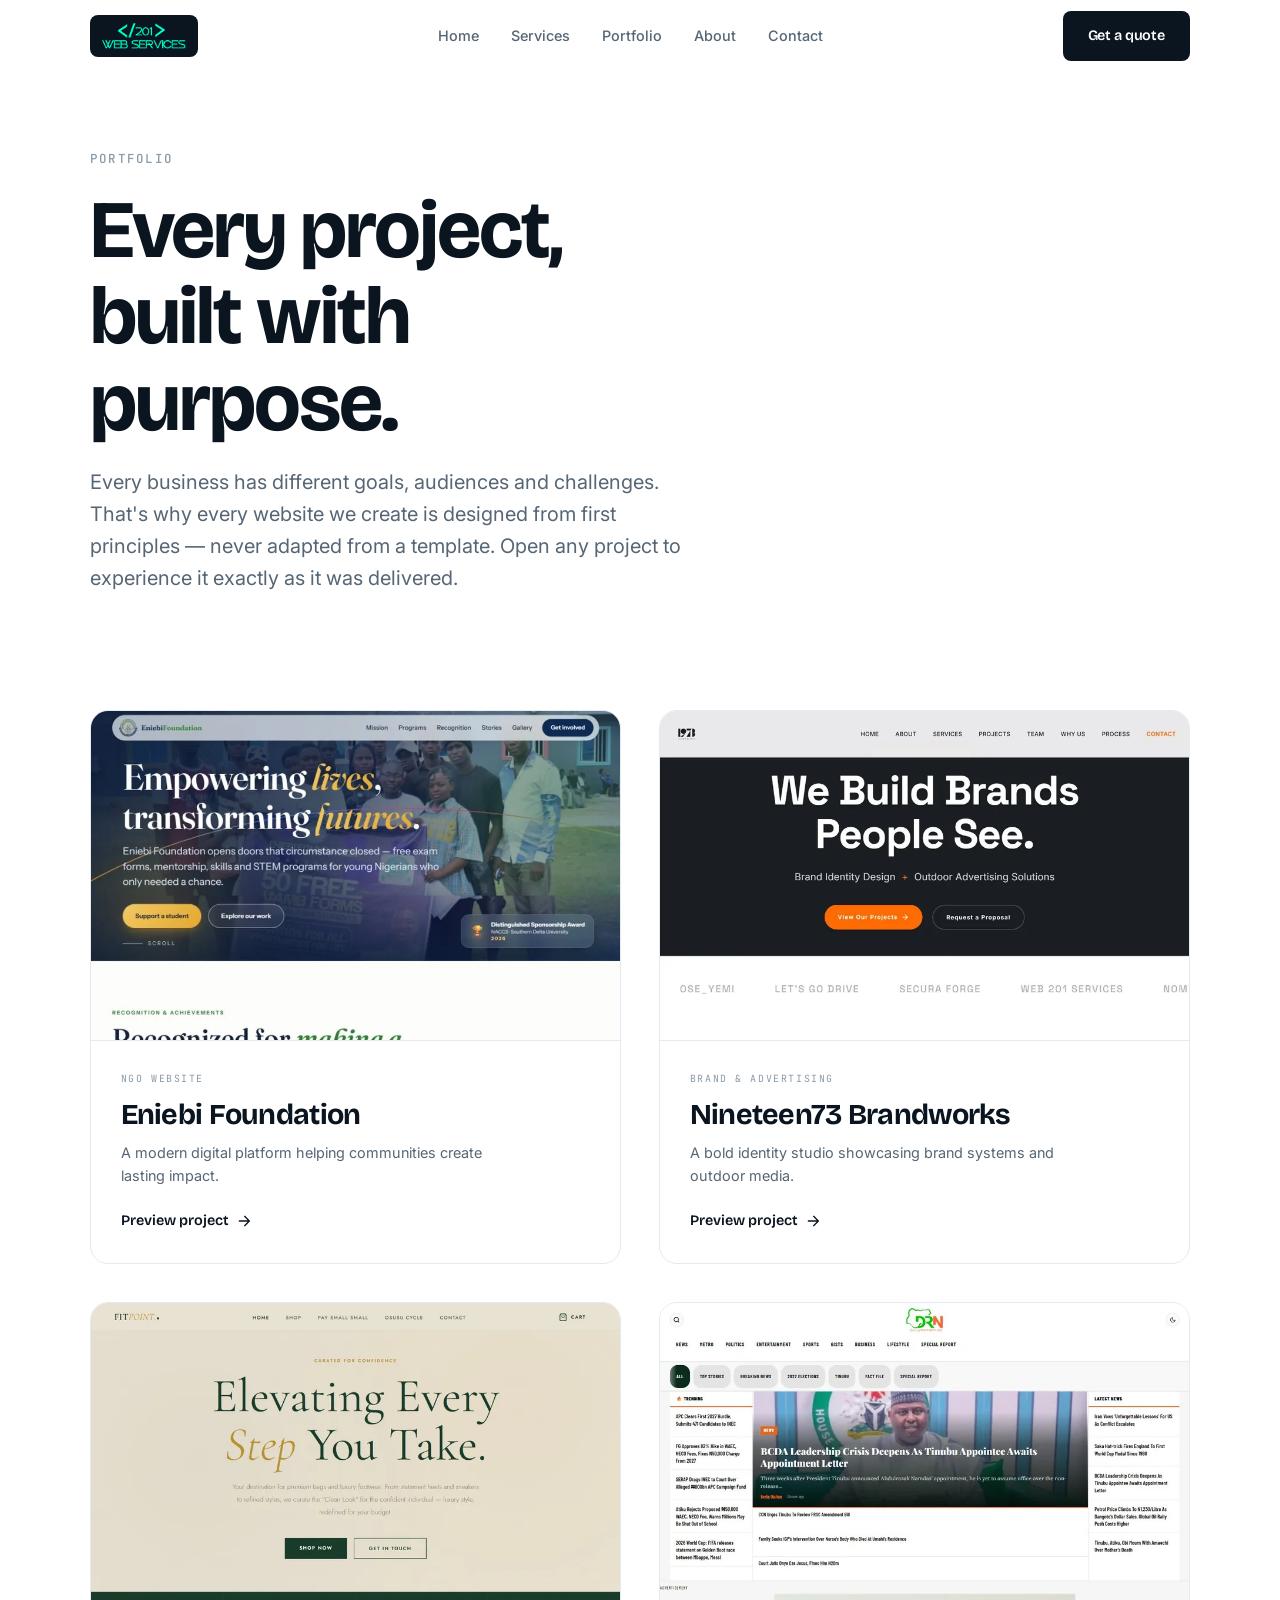
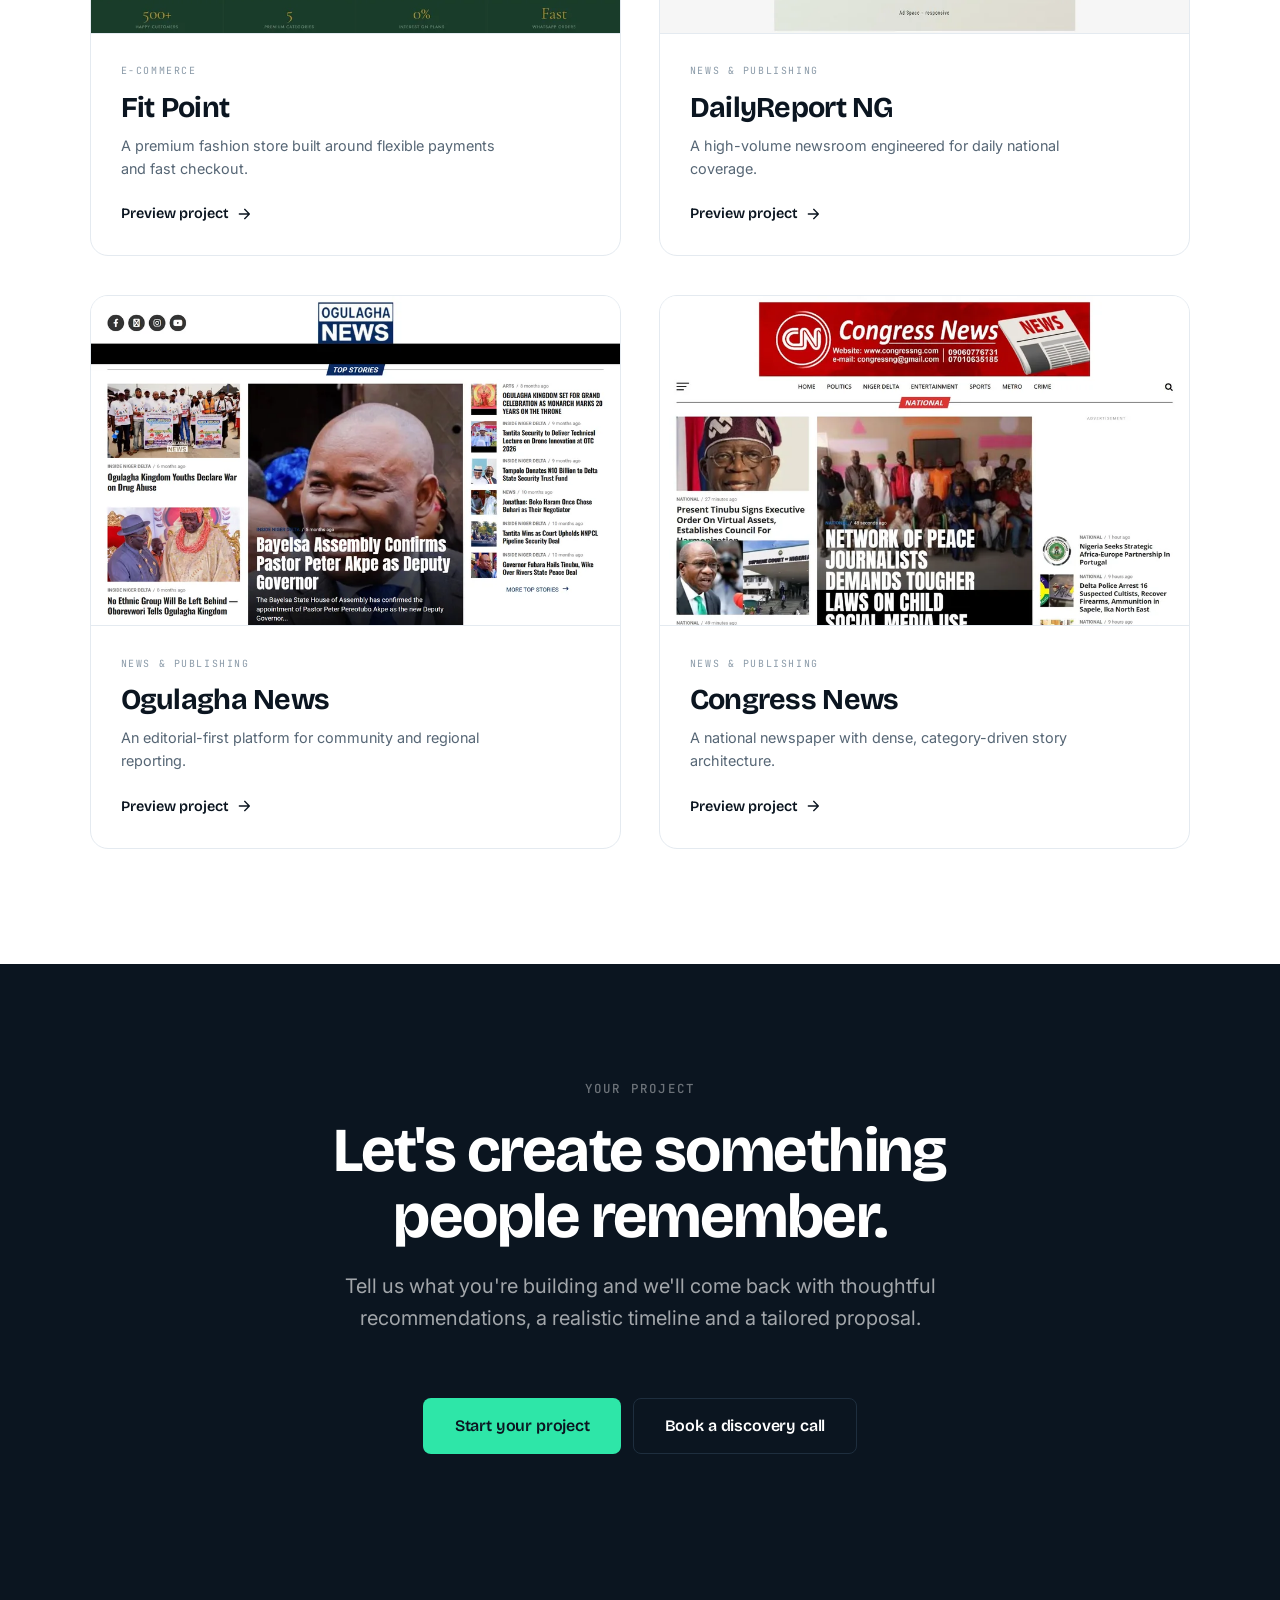
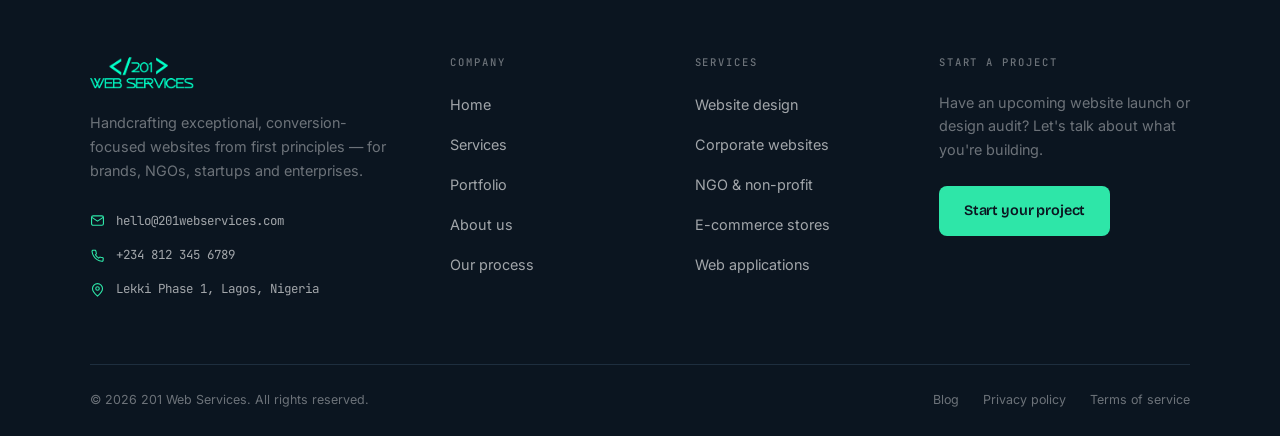
==== projects.html @ b35ad569 "Add files via upload" ====
<!DOCTYPE html>
<html lang="en">
<head>
<meta charset="utf-8">
<meta name="viewport" content="width=device-width, initial-scale=1">
<title>Projects — 201 Web Services</title>
<meta name="description" content="Selected work from 201 Web Services. Every website is designed from first principles around the client's goals, audience and business — never adapted from a template.">
<meta name="theme-color" content="#0B1520">

<meta property="og:type" content="website">
<meta property="og:title" content="Projects — 201 Web Services">
<meta property="og:description" content="Selected work from 201 Web Services. Every website is designed from first principles around the client's goals, audience and business — never adapted from a template.">
<meta property="og:image" content="https://201webservices.com/assets/og-image.png">
<meta name="twitter:card" content="summary_large_image">
<link rel="canonical" href="https://201webservices.com/projects">

<link rel="icon" href="assets/favicon.svg" type="image/svg+xml">

<link rel="preconnect" href="https://fonts.googleapis.com">
<link rel="preconnect" href="https://fonts.gstatic.com" crossorigin>
<link href="https://fonts.googleapis.com/css2?family=Bricolage+Grotesque:opsz,wght@12..96,600;12..96,700;12..96,800&family=Inter:wght@400;500;600&family=JetBrains+Mono:wght@400;500;700&display=swap" rel="stylesheet">

<link rel="stylesheet" href="css/styles.css">

<!-- Flags JS support before paint so reveal animations never hide content
     from users whose script fails to load. -->
<script>document.documentElement.classList.add('js');</script>
</head>
<body id="top">

<a class="skip-link" href="#main">Skip to content</a>

<svg class="sprite" width="0" height="0" aria-hidden="true">
  <defs>
    <g id="i-check"><path d="M20 6 9 17l-5-5" fill="none" stroke="currentColor" stroke-width="2.4" stroke-linecap="round" stroke-linejoin="round"/></g>
    <g id="i-check-circle"><circle cx="12" cy="12" r="9.5" fill="none" stroke="currentColor" stroke-width="1.8"/><path d="M8 12.3l2.6 2.6L16 9.5" fill="none" stroke="currentColor" stroke-width="2" stroke-linecap="round" stroke-linejoin="round"/></g>
    <g id="i-arrow-right"><path d="M5 12h14m-6-7 7 7-7 7" fill="none" stroke="currentColor" stroke-width="2" stroke-linecap="round" stroke-linejoin="round"/></g>
    <g id="i-chevron-down"><path d="m6 9 6 6 6-6" fill="none" stroke="currentColor" stroke-width="2.2" stroke-linecap="round" stroke-linejoin="round"/></g>
    <g id="i-star"><path d="m12 2.6 2.9 5.9 6.5.95-4.7 4.6 1.1 6.45L12 17.45 6.2 20.5l1.1-6.45-4.7-4.6 6.5-.95z" fill="currentColor"/></g>
    <g id="i-close"><path d="M18 6 6 18M6 6l12 12" fill="none" stroke="currentColor" stroke-width="2" stroke-linecap="round"/></g>
    <g id="i-menu"><path d="M3 6h18M3 12h18M3 18h18" fill="none" stroke="currentColor" stroke-width="2" stroke-linecap="round"/></g>
    <g id="i-mail"><rect x="2.5" y="4.5" width="19" height="15" rx="2.5" fill="none" stroke="currentColor" stroke-width="1.8"/><path d="m3 7 9 6 9-6" fill="none" stroke="currentColor" stroke-width="1.8" stroke-linecap="round"/></g>
    <g id="i-phone"><path d="M21 16.9v2.6a1.8 1.8 0 0 1-2 1.8 17.6 17.6 0 0 1-7.7-2.7 17.4 17.4 0 0 1-5.3-5.3A17.6 17.6 0 0 1 3.3 5.5a1.8 1.8 0 0 1 1.8-2h2.6a1.8 1.8 0 0 1 1.8 1.6c.1 1 .3 1.9.6 2.8a1.8 1.8 0 0 1-.4 1.9l-1.1 1.1a14.4 14.4 0 0 0 5.3 5.3l1.1-1.1a1.8 1.8 0 0 1 1.9-.4c.9.3 1.8.5 2.8.6a1.8 1.8 0 0 1 1.6 1.9z" fill="none" stroke="currentColor" stroke-width="1.8" stroke-linejoin="round"/></g>
    <g id="i-pin"><path d="M20 10.5c0 5.5-8 12-8 12s-8-6.5-8-12a8 8 0 0 1 16 0z" fill="none" stroke="currentColor" stroke-width="1.8" stroke-linejoin="round"/><circle cx="12" cy="10.3" r="2.8" fill="none" stroke="currentColor" stroke-width="1.8"/></g>
    <g id="i-target"><circle cx="12" cy="12" r="9" fill="none" stroke="currentColor" stroke-width="1.9"/><circle cx="12" cy="12" r="4.8" fill="none" stroke="currentColor" stroke-width="1.9"/><circle cx="12" cy="12" r="1" fill="currentColor"/></g>
    <g id="i-zap"><path d="M13 2 4.5 13.5H11l-.6 8.5L19 10.5h-6.5z" fill="none" stroke="currentColor" stroke-width="1.9" stroke-linejoin="round"/></g>
    <g id="i-handshake"><path d="m11 17 2 2a1.8 1.8 0 0 0 2.6 0l4.4-4.4a1.8 1.8 0 0 0 0-2.6L15.5 7.5H10L7 10.5" fill="none" stroke="currentColor" stroke-width="1.8" stroke-linecap="round" stroke-linejoin="round"/><path d="M3.5 12.5 7 9m-3.5 3.5L7 16m4-9L8.5 4.5H4" fill="none" stroke="currentColor" stroke-width="1.8" stroke-linecap="round" stroke-linejoin="round"/></g>
    <g id="i-google"><path fill="#4285F4" d="M22.56 12.25c0-.78-.07-1.53-.2-2.25H12v4.26h5.92c-.26 1.37-1.04 2.53-2.21 3.31v2.77h3.57c2.08-1.92 3.28-4.74 3.28-8.09z"/><path fill="#34A853" d="M12 23c2.97 0 5.46-.98 7.28-2.66l-3.57-2.77c-.98.66-2.23 1.06-3.71 1.06-2.86 0-5.29-1.93-6.16-4.53H2.18v2.84C3.99 20.53 7.7 23 12 23z"/><path fill="#FBBC05" d="M5.84 14.09c-.22-.66-.35-1.36-.35-2.09s.13-1.43.35-2.09V7.07H2.18C1.43 8.55 1 10.22 1 12s.43 3.45 1.18 4.93l2.85-2.22.81-.62z"/><path fill="#EA4335" d="M12 5.38c1.62 0 3.06.56 4.21 1.64l3.15-3.15C17.45 2.09 14.97 1 12 1 7.7 1 3.99 3.47 2.18 7.07l3.66 2.84c.87-2.6 3.3-4.53 6.16-4.53z"/></g>
  </defs>
</svg>

<header class="header" id="header">
  <div class="wrap">
    <a class="brand brand--chip" href="index.html" aria-label="201 Web Services — home">
      <img class="brand__logo" src="assets/logo-mark.png" alt=""
           width="123" height="38" decoding="async">
    </a>

    <nav class="nav" id="nav" aria-label="Primary">
      <a href="index.html">Home</a>
      <a href="index.html#services">Services</a>
      <a href="projects.html" aria-current="page">Portfolio</a>
      <a href="index.html#about">About</a>
      <a href="contact.html">Contact</a>
    </nav>

    <div class="header-actions">
      <button class="btn btn--primary" data-quote>Get a quote</button>
      <button class="burger" id="burger" aria-label="Open menu" aria-expanded="false" aria-controls="drawer">
        <svg width="22" height="22" viewBox="0 0 24 24"><use href="#i-menu"/></svg>
      </button>
    </div>
  </div>
</header>

<div class="drawer" id="drawer">
  <a href="index.html">Home</a>
  <a href="index.html#services">Services</a>
  <a href="projects.html" aria-current="page">Portfolio</a>
  <a href="index.html#about">About</a>
  <a href="contact.html">Contact</a>
  <button class="btn btn--primary btn--block" data-quote>Get a quote</button>
</div>

<main id="main">

<section class="section page-head">
  <div class="wrap">
    <div class="head" data-reveal>
      <span class="label">Portfolio</span>
      <h1>Every project, built with purpose.</h1>
      <p class="lede">
        Every business has different goals, audiences and challenges. That's why
        every website we create is designed from first principles &#8212; never
        adapted from a template. Open any project to experience it exactly as it
        was delivered.
      </p>
    </div>
  </div>
</section>

<section class="section section--continues">
  <div class="wrap">
<div class="work-grid">
        <button class="work-card" type="button"
                aria-haspopup="dialog"
                data-preview
                data-slug="eniebi-foundation"
                data-name="Eniebi Foundation"
                data-industry="NGO Website"
                data-desc="A modern digital platform helping communities create lasting impact."
                data-domain="eniebifoundation.org"
                data-url="https://eniebifoundation.org"
                data-tech="Custom Build • Tailwind CSS • Netlify"
                data-full="assets/work/eniebi-foundation.webp">
          <span class="work-card__shot">
            <img src="assets/work/eniebi-foundation-card.webp" alt="Eniebi Foundation homepage" width="900" height="562" loading="lazy" decoding="async">
          </span>
          <span class="work-card__body">
            <span class="work-card__industry">NGO Website</span>
            <span class="work-card__name">Eniebi Foundation</span>
            <span class="work-card__desc">A modern digital platform helping communities create lasting impact.</span>
            <span class="work-card__cta">
              Preview project
              <svg viewBox="0 0 24 24" aria-hidden="true"><use href="#i-arrow-right"/></svg>
            </span>
          </span>
        </button>

        <button class="work-card" type="button"
                aria-haspopup="dialog"
                data-preview
                data-slug="nineteen73"
                data-name="Nineteen73 Brandworks"
                data-industry="Brand &amp; Advertising"
                data-desc="A bold identity studio showcasing brand systems and outdoor media."
                data-domain="nineteen73brandworks.ng"
                data-url="https://nineteen73brandworks.ng"
                data-tech="Custom Build • Tailwind CSS • Netlify"
                data-full="assets/work/nineteen73.webp">
          <span class="work-card__shot">
            <img src="assets/work/nineteen73-card.webp" alt="Nineteen73 Brandworks homepage" width="900" height="562" loading="lazy" decoding="async">
          </span>
          <span class="work-card__body">
            <span class="work-card__industry">Brand &amp; Advertising</span>
            <span class="work-card__name">Nineteen73 Brandworks</span>
            <span class="work-card__desc">A bold identity studio showcasing brand systems and outdoor media.</span>
            <span class="work-card__cta">
              Preview project
              <svg viewBox="0 0 24 24" aria-hidden="true"><use href="#i-arrow-right"/></svg>
            </span>
          </span>
        </button>

        <button class="work-card" type="button"
                aria-haspopup="dialog"
                data-preview
                data-slug="fit-point"
                data-name="Fit Point"
                data-industry="E-commerce"
                data-desc="A premium fashion store built around flexible payments and fast checkout."
                data-domain="fitpoint.ng"
                data-url="https://fitpoint.ng"
                data-tech="Custom Storefront • WhatsApp Ordering • Netlify"
                data-full="assets/work/fit-point.webp">
          <span class="work-card__shot">
            <img src="assets/work/fit-point-card.webp" alt="Fit Point homepage" width="900" height="562" loading="lazy" decoding="async">
          </span>
          <span class="work-card__body">
            <span class="work-card__industry">E-commerce</span>
            <span class="work-card__name">Fit Point</span>
            <span class="work-card__desc">A premium fashion store built around flexible payments and fast checkout.</span>
            <span class="work-card__cta">
              Preview project
              <svg viewBox="0 0 24 24" aria-hidden="true"><use href="#i-arrow-right"/></svg>
            </span>
          </span>
        </button>

        <button class="work-card" type="button"
                aria-haspopup="dialog"
                data-preview
                data-slug="dailyreport-ng"
                data-name="DailyReport NG"
                data-industry="News &amp; Publishing"
                data-desc="A high-volume newsroom engineered for daily national coverage."
                data-domain="dailyreport.ng"
                data-url="https://dailyreport.ng"
                data-tech="WordPress • Custom Theme • Performance SEO"
                data-full="assets/work/dailyreport-ng.webp">
          <span class="work-card__shot">
            <img src="assets/work/dailyreport-ng-card.webp" alt="DailyReport NG homepage" width="900" height="562" loading="lazy" decoding="async">
          </span>
          <span class="work-card__body">
            <span class="work-card__industry">News &amp; Publishing</span>
            <span class="work-card__name">DailyReport NG</span>
            <span class="work-card__desc">A high-volume newsroom engineered for daily national coverage.</span>
            <span class="work-card__cta">
              Preview project
              <svg viewBox="0 0 24 24" aria-hidden="true"><use href="#i-arrow-right"/></svg>
            </span>
          </span>
        </button>

        <button class="work-card" type="button"
                aria-haspopup="dialog"
                data-preview
                data-slug="ogulagha-news"
                data-name="Ogulagha News"
                data-industry="News &amp; Publishing"
                data-desc="An editorial-first platform for community and regional reporting."
                data-domain="ogulaghanews.com"
                data-url="https://ogulaghanews.com"
                data-tech="WordPress • Custom Theme • Performance SEO"
                data-full="assets/work/ogulagha-news.webp">
          <span class="work-card__shot">
            <img src="assets/work/ogulagha-news-card.webp" alt="Ogulagha News homepage" width="900" height="562" loading="lazy" decoding="async">
          </span>
          <span class="work-card__body">
            <span class="work-card__industry">News &amp; Publishing</span>
            <span class="work-card__name">Ogulagha News</span>
            <span class="work-card__desc">An editorial-first platform for community and regional reporting.</span>
            <span class="work-card__cta">
              Preview project
              <svg viewBox="0 0 24 24" aria-hidden="true"><use href="#i-arrow-right"/></svg>
            </span>
          </span>
        </button>

        <button class="work-card" type="button"
                aria-haspopup="dialog"
                data-preview
                data-slug="congress-news"
                data-name="Congress News"
                data-industry="News &amp; Publishing"
                data-desc="A national newspaper with dense, category-driven story architecture."
                data-domain="congressng.com"
                data-url="https://www.congressng.com"
                data-tech="WordPress • Custom Theme • Performance SEO"
                data-full="assets/work/congress-news.webp">
          <span class="work-card__shot">
            <img src="assets/work/congress-news-card.webp" alt="Congress News homepage" width="900" height="562" loading="lazy" decoding="async">
          </span>
          <span class="work-card__body">
            <span class="work-card__industry">News &amp; Publishing</span>
            <span class="work-card__name">Congress News</span>
            <span class="work-card__desc">A national newspaper with dense, category-driven story architecture.</span>
            <span class="work-card__cta">
              Preview project
              <svg viewBox="0 0 24 24" aria-hidden="true"><use href="#i-arrow-right"/></svg>
            </span>
          </span>
        </button>
    </div>
  </div>
</section>

<section class="section section--dark cta">
  <div class="wrap">
    <div class="head head--center" data-reveal>
      <span class="label">Your project</span>
      <h2>Let's create something people remember.</h2>
      <p class="lede">
        Tell us what you're building and we'll come back with thoughtful
        recommendations, a realistic timeline and a tailored proposal.
      </p>
    </div>
    <div class="btn-row" data-reveal>
      <button class="btn btn--accent btn--lg" data-quote>Start your project</button>
      <a class="btn btn--ghost-dark btn--lg" href="contact.html">Book a discovery call</a>
    </div>
  </div>
</section>

</main>

<footer class="footer">
  <div class="wrap footer-grid">
    <div>
      <a class="brand" href="index.html" aria-label="201 Web Services — home">
        <img class="brand__logo" src="assets/logo-mark.png" alt=""
             width="123" height="38" decoding="async">
      </a>
      <p>
        Handcrafting exceptional, conversion-focused websites from first
        principles — for brands, NGOs, startups and enterprises.
      </p>
      <ul class="footer-contact">
        <li><svg viewBox="0 0 24 24" aria-hidden="true"><use href="#i-mail"/></svg><a href="mailto:hello@201webservices.com">hello@201webservices.com</a></li>
        <li><svg viewBox="0 0 24 24" aria-hidden="true"><use href="#i-phone"/></svg><a href="tel:+2348123456789">+234 812 345 6789</a></li>
        <li><svg viewBox="0 0 24 24" aria-hidden="true"><use href="#i-pin"/></svg>Lekki Phase 1, Lagos, Nigeria</li>
      </ul>
    </div>

    <nav aria-label="Company">
      <h3 class="footer__head">Company</h3>
      <ul class="footer-links">
        <li><a href="index.html">Home</a></li>
        <li><a href="index.html#services">Services</a></li>
        <li><a href="projects.html">Portfolio</a></li>
        <li><a href="index.html#about">About us</a></li>
        <li><a href="index.html#process">Our process</a></li>
      </ul>
    </nav>

    <nav aria-label="Services">
      <h3 class="footer__head">Services</h3>
      <ul class="footer-links">
        <li><a href="index.html#services">Website design</a></li>
        <li><a href="index.html#services">Corporate websites</a></li>
        <li><a href="index.html#services">NGO &amp; non-profit</a></li>
        <li><a href="index.html#services">E-commerce stores</a></li>
        <li><a href="index.html#services">Web applications</a></li>
      </ul>
    </nav>

    <div>
      <h3 class="footer__head">Start a project</h3>
      <p class="footer__cta-copy">
        Have an upcoming website launch or design audit? Let's talk about what
        you're building.
      </p>
      <button class="btn btn--accent footer__cta-btn" data-quote>Start your project</button>
    </div>
  </div>

  <div class="wrap">
    <div class="footer-bottom">
      <span>© <span id="year">2026</span> 201 Web Services. All rights reserved.</span>
      <nav aria-label="Legal">
        <a href="#">Blog</a>
        <a href="privacy.html">Privacy policy</a>
        <a href="terms.html">Terms of service</a>
      </nav>
    </div>
  </div>
</footer>

<dialog class="preview" id="preview" aria-labelledby="preview-name">
  <div class="preview__inner">

    <!-- Browser frame -->
    <div class="browser">
      <div class="browser__bar">
        <span class="browser__lights" aria-hidden="true"><i></i><i></i><i></i></span>
        <span class="browser__url" data-domain></span>
        <button class="browser__close" data-close type="button" aria-label="Close preview">
          <svg width="18" height="18" viewBox="0 0 24 24" aria-hidden="true"><use href="#i-close"/></svg>
        </button>
      </div>

      <div class="browser__viewport" data-viewport tabindex="0" role="region" aria-label="Scrollable website preview">
        <img data-shot alt="" decoding="async">
      </div>

      <span class="browser__hint" data-hint>Auto-scrolling — hover or scroll to take over</span>
    </div>

    <!-- Project meta -->
    <footer class="preview__meta">
      <div>
        <p class="preview__industry" data-industry></p>
        <h3 id="preview-name" data-name></h3>
        <p class="preview__tech" data-tech></p>
      </div>
      <div class="btn-row">
        <a class="btn btn--accent" data-similar target="_blank" rel="noopener noreferrer">
          Start a similar project
          <svg width="16" height="16" viewBox="0 0 24 24" aria-hidden="true"><use href="#i-arrow-right"/></svg>
        </a>
      </div>
    </footer>
  </div>
</dialog>

<dialog class="dialog" id="quote" aria-labelledby="quote-title">
  <div class="dialog__head">
    <div>
      <h3 id="quote-title">Let's create something people remember.</h3>
      <p>Tell us about your project and we'll prepare a tailored proposal with recommendations, timelines and estimated investment.</p>
    </div>
    <button class="dialog__close" data-close aria-label="Close">
      <svg width="20" height="20" viewBox="0 0 24 24"><use href="#i-close"/></svg>
    </button>
  </div>

  <div class="dialog__body">
    <form id="quote-form" novalidate>
      <fieldset>
        <legend>What are you trying to build?</legend>
        <div class="chips" data-chipgroup="build">
          <button type="button" class="chip" aria-pressed="true">Website design</button>
          <button type="button" class="chip" aria-pressed="false">Corporate websites</button>
          <button type="button" class="chip" aria-pressed="false">NGO websites</button>
          <button type="button" class="chip" aria-pressed="false">E-commerce stores</button>
          <button type="button" class="chip" aria-pressed="false">Web applications</button>
          <button type="button" class="chip" aria-pressed="false">Growth support</button>
        </div>
      </fieldset>

      <fieldset>
        <legend>Project investment</legend>
        <p class="fieldset__help" id="budget-help">Choose the investment level that best aligns with your project goals. This helps us recommend the most suitable solution.</p>
        <div class="tiers" data-chipgroup="budget" role="radiogroup" aria-label="Project investment" aria-describedby="budget-help">
          <label class="tier">
            <input type="radio" name="budget" value="Starter &#183; &#8358;400k &#8211; &#8358;750k">
            <span class="tier__name">Starter</span>
            <span class="tier__range">&#8358;400k &#8211; &#8358;750k</span>
            <svg class="tier__check" viewBox="0 0 24 24" aria-hidden="true"><use href="#i-check"/></svg>
          </label>
          <label class="tier">
            <input type="radio" name="budget" value="Growth &#183; &#8358;750k &#8211; &#8358;1.5M">
            <span class="tier__name">Growth</span>
            <span class="tier__range">&#8358;750k &#8211; &#8358;1.5M</span>
            <svg class="tier__check" viewBox="0 0 24 24" aria-hidden="true"><use href="#i-check"/></svg>
          </label>
          <label class="tier">
            <input type="radio" name="budget" value="Professional &#183; &#8358;1.5M &#8211; &#8358;3M" checked>
            <span class="tier__name">Professional</span>
            <span class="tier__range">&#8358;1.5M &#8211; &#8358;3M</span>
            <svg class="tier__check" viewBox="0 0 24 24" aria-hidden="true"><use href="#i-check"/></svg>
          </label>
          <label class="tier">
            <input type="radio" name="budget" value="Enterprise &#183; &#8358;3M &#8211; &#8358;7M">
            <span class="tier__name">Enterprise</span>
            <span class="tier__range">&#8358;3M &#8211; &#8358;7M</span>
            <svg class="tier__check" viewBox="0 0 24 24" aria-hidden="true"><use href="#i-check"/></svg>
          </label>
          <label class="tier">
            <input type="radio" name="budget" value="Strategic partner &#183; &#8358;7M+">
            <span class="tier__name">Strategic partner</span>
            <span class="tier__range">&#8358;7M+</span>
            <svg class="tier__check" viewBox="0 0 24 24" aria-hidden="true"><use href="#i-check"/></svg>
          </label>
        </div>
      </fieldset>

      <fieldset data-required-group>
        <legend>Project timeline</legend>
        <div class="chips" data-chipgroup="timeline" aria-describedby="timeline-error">
          <button type="button" class="chip" aria-pressed="false">ASAP</button>
          <button type="button" class="chip" aria-pressed="false">Within 1 month</button>
          <button type="button" class="chip" aria-pressed="false">1&#8211;3 months</button>
          <button type="button" class="chip" aria-pressed="false">Just exploring</button>
        </div>
        <p class="fieldset__error" id="timeline-error" data-group-error hidden>Pick the timeline that fits best &#8212; even a rough one helps.</p>
      </fieldset>

      <div class="dialog__fields">
        <label class="field"><span>Your name *</span><input name="name" type="text" required autocomplete="name"></label>
        <label class="field"><span>Email address *</span><input name="email" type="email" required autocomplete="email"></label>
        <label class="field"><span>Phone number</span><input name="phone" type="tel" autocomplete="tel" placeholder="+234 803 123 4567"></label>
        <label class="field"><span>Company / organization</span><input name="company" type="text" autocomplete="organization"></label>
        <label class="field field--wide"><span>About your project</span><textarea name="details" placeholder="Tell us about your business, what you're hoping to achieve, and what success looks like for this project."></textarea></label>
      </div>

      <button class="btn btn--primary btn--block btn--lg dialog__submit" type="submit">Start my project</button>

      <ul class="assurance">
        <li><svg viewBox="0 0 24 24" aria-hidden="true"><use href="#i-check"/></svg>We'll respond within one business day.</li>
        <li><svg viewBox="0 0 24 24" aria-hidden="true"><use href="#i-check"/></svg>No obligation, and no sales pressure.</li>
        <li><svg viewBox="0 0 24 24" aria-hidden="true"><use href="#i-check"/></svg>Your information stays completely private.</li>
      </ul>
    </form>

    <aside class="brief" aria-labelledby="brief-title">
      <div class="brief__inner">
        <p class="brief__title" id="brief-title">Project summary</p>
        <dl class="brief__list">
          <div class="brief__row">
            <dt>Service</dt>
            <dd data-brief="build">&#8212;</dd>
          </div>
          <div class="brief__row">
            <dt>Investment</dt>
            <dd data-brief="budget">&#8212;</dd>
          </div>
          <div class="brief__row">
            <dt>Timeline</dt>
            <dd data-brief="timeline" class="brief__pending">Not chosen yet</dd>
          </div>
          <div class="brief__row">
            <dt>Status</dt>
            <dd data-brief-status class="brief__pending">Awaiting details</dd>
          </div>
        </dl>
        <p class="brief__note" data-brief-live aria-live="polite"></p>
      </div>
    </aside>
  </div>

  <div class="dialog__done" role="status">
    <svg viewBox="0 0 24 24" aria-hidden="true"><use href="#i-check-circle"/></svg>
    <h3>Brief received.</h3>
    <p>Thanks &#8212; we'll review your project and come back within one business day with recommendations, timelines and estimated investment.</p>
    <button class="btn btn--ghost" data-close type="button">Close</button>
  </div>
</dialog>

<script src="js/main.js"></script>
</body>
</html>
---- css/styles.css ----
/* ==========================================================================
   201 Web Services — Stylesheet
   --------------------------------------------------------------------------
   1.  Tokens
   2.  Reset & base
   3.  Layout primitives
   4.  Typography
   5.  Components (buttons, labels, cards, fields)
   6.  Header / navigation
   7.  Sections
   8.  Footer
   9.  Quote dialog
   10. Motion & reveal
   11. Responsive
   ========================================================================== */

/* ==========================================================================
   1. Tokens
   ========================================================================== */

:root {
  /* Brand — solid, flat, no gradients */
  --ink:          #0B1520;   /* primary dark surface + headings */
  --ink-soft:     #12202E;   /* raised dark surface */
  --ink-line:     #1E2E3E;   /* borders on dark */

  --mint:         #2EE6A8;   /* single accent */
  --mint-deep:    #0E9A72;   /* accent on light bg (contrast-safe) */
  --mint-wash:    rgba(46, 230, 168, 0.07);  /* selected tint, never a fill */

  --paper:        #FFFFFF;   /* base light surface */
  --paper-alt:    #F5F8FA;   /* alternating light surface */
  --line:         #E4EAF0;   /* borders on light */

  --body:         #566675;   /* body copy on light */
  --faint:        #8A9AA8;   /* meta copy on light */
  --on-dark:      rgba(255, 255, 255, 0.62);
  --on-dark-faint:rgba(255, 255, 255, 0.40);

  /* Type */
  --display: "Bricolage Grotesque", "Segoe UI", system-ui, sans-serif;
  --sans:    "Inter", system-ui, -apple-system, sans-serif;
  --mono:    "JetBrains Mono", ui-monospace, "SF Mono", monospace;

  /* Modular scale */
  --step-xs:  0.78rem;
  --step-sm:  0.9rem;
  --step-0:   1rem;
  --step-1:   clamp(1.12rem, 0.4vw + 1rem, 1.25rem);
  --step-2:   clamp(1.45rem, 1vw + 1.2rem, 1.8rem);
  --step-3:   clamp(1.9rem, 2vw + 1.4rem, 2.6rem);
  --step-4:   clamp(2.4rem, 4vw + 1.2rem, 3.9rem);
  --step-5:   clamp(2.9rem, 5.6vw + 1rem, 5.1rem);

  /* Space */
  --gutter:     clamp(1.25rem, 4vw, 2.5rem);
  --measure:    1180px;
  --section-y:  clamp(5rem, 9vw, 8.5rem);

  --radius:     14px;
  --radius-sm:  8px;
  --radius-pill: 999px;

  /* Ambient depth. Deliberately near-invisible — this is atmosphere, not a
     feature. If you can identify it as a gradient, it's too strong. Raising
     these past ~0.05 turns the hero into a coloured section. */
  --depth-warm:  rgba(46, 230, 168, 0.026);  /* faint teal, behind the card  */
  --depth-cool:  rgba(11, 21, 32, 0.022);    /* faint ink, top-left          */
  --depth-floor: rgba(11, 21, 32, 0.014);    /* settles the section downward */

  --header-h:   72px;
  --ease:       cubic-bezier(0.22, 1, 0.36, 1);
}

/* ==========================================================================
   2. Reset & base
   ========================================================================== */

*,
*::before,
*::after { box-sizing: border-box; }

* { margin: 0; }

html {
  -webkit-text-size-adjust: 100%;
  scroll-behavior: smooth;
}

body {
  font-family: var(--sans);
  font-size: var(--step-0);
  line-height: 1.65;
  color: var(--body);
  background: var(--paper);
  -webkit-font-smoothing: antialiased;
  text-rendering: optimizeLegibility;
}

body.is-locked { overflow: hidden; }

img, svg { display: block; max-width: 100%; }

a { color: inherit; text-decoration: none; }

button,
input,
textarea {
  font: inherit;
  color: inherit;
}

button { background: none; border: 0; cursor: pointer; }

ul { list-style: none; padding: 0; }

:focus-visible {
  outline: 2px solid var(--mint-deep);
  outline-offset: 3px;
  border-radius: 4px;
}

.dark :focus-visible { outline-color: var(--mint); }

/* Icon sprite holder — present in the DOM, never rendered */
.sprite { position: absolute; }

/* Accessible-but-hidden */
.sr-only {
  position: absolute;
  width: 1px; height: 1px;
  padding: 0; overflow: hidden;
  clip: rect(0 0 0 0); white-space: nowrap; border: 0;
}

.skip-link {
  position: absolute;
  left: 50%;
  top: 0;
  transform: translate(-50%, -110%);
  z-index: 200;
  padding: 0.7rem 1.2rem;
  background: var(--ink);
  color: #fff;
  border-radius: 0 0 var(--radius-sm) var(--radius-sm);
  font-size: var(--step-sm);
  transition: transform 0.2s var(--ease);
}

.skip-link:focus { transform: translate(-50%, 0); }

/* ==========================================================================
   3. Layout primitives
   ========================================================================== */

.wrap {
  width: 100%;
  max-width: var(--measure);
  margin-inline: auto;
  padding-inline: var(--gutter);
}

.section { padding-block: var(--section-y); }

.section--alt { background: var(--paper-alt); }

.section--dark {
  background: var(--ink);
  color: var(--on-dark);
}

/* Hairline divider used between light sections */
.section--ruled { border-top: 1px solid var(--line); }

/* Second half of a two-part section on the same background: drops the top
   padding so the pair reads as one continuous block. */
.section--continues { padding-top: 0; }

.stack > * + * { margin-top: 1rem; }

/* ==========================================================================
   4. Typography
   ========================================================================== */

h1, h2, h3, h4 {
  font-family: var(--display);
  color: var(--ink);
  font-weight: 700;
  line-height: 1.06;
  letter-spacing: -0.025em;
  text-wrap: balance;
}

.section--dark h1,
.section--dark h2,
.section--dark h3,
.section--dark h4 { color: #fff; }

h1 { font-size: var(--step-5); }
h2 { font-size: var(--step-4); }
h3 { font-size: var(--step-2); }
h4 { font-size: var(--step-1); }

p { text-wrap: pretty; }

.lede {
  font-size: var(--step-1);
  line-height: 1.6;
  max-width: 56ch;
}

.accent { color: var(--mint-deep); }
.section--dark .accent { color: var(--mint); }

/* Utility label — the mono voice of the brand */
.label {
  font-family: var(--mono);
  font-size: var(--step-xs);
  font-weight: 500;
  letter-spacing: 0.18em;
  text-transform: uppercase;
  color: var(--faint);
}

.section--dark .label { color: var(--on-dark-faint); }

/* Section header block */
.head { max-width: 62ch; margin-bottom: clamp(2.75rem, 5vw, 4rem); }
.head--center { margin-inline: auto; text-align: center; }
.head .label { display: block; margin-bottom: 1.1rem; }
.head p { margin-top: 1.25rem; }
.head--center p { margin-inline: auto; }

/* ==========================================================================
   5. Components
   ========================================================================== */

/* --- Buttons -------------------------------------------------------------- */

.btn {
  display: inline-flex;
  align-items: center;
  justify-content: center;
  gap: 0.6rem;
  height: 50px;
  padding-inline: 1.5rem;
  border-radius: var(--radius-sm);
  font-family: var(--display);
  font-size: var(--step-sm);
  font-weight: 600;
  letter-spacing: -0.01em;
  white-space: nowrap;
  border: 1px solid transparent;
  box-shadow: 0 0 0 rgba(11, 21, 32, 0);
  transition: background-color 0.2s var(--ease), color 0.2s var(--ease),
              border-color 0.2s var(--ease), transform 0.2s var(--ease),
              box-shadow 0.2s var(--ease);
}

.btn svg { transition: transform 0.2s var(--ease); }

.btn:active { transform: translateY(1px); }

/* Lift, shadow and a nudge on the arrow. All three are motion, so they only
   apply where motion is welcome; the colour shift alone carries hover
   otherwise. */
@media (prefers-reduced-motion: no-preference) {
  .btn:hover {
    transform: translateY(-1px);
    box-shadow: 0 6px 16px -8px rgba(11, 21, 32, 0.35);
  }

  .btn:active { transform: translateY(1px); box-shadow: none; }

  .btn:hover svg { transform: translateX(3px); }
}

.btn--primary { background: var(--ink); color: #fff; }
.btn--primary:hover { background: var(--ink-soft); }

.btn--accent { background: var(--mint); color: var(--ink); }
.btn--accent:hover { background: #26cf95; }

.btn--ghost {
  border-color: var(--line);
  color: var(--ink);
  background: var(--paper);
}
.btn--ghost:hover { border-color: var(--ink); }

.btn--ghost-dark {
  border-color: var(--ink-line);
  color: #fff;
}
.btn--ghost-dark:hover { border-color: rgba(255, 255, 255, 0.5); }

.btn--lg { height: 56px; padding-inline: 1.9rem; font-size: var(--step-0); }
.btn--block { width: 100%; }

.btn-row {
  display: flex;
  flex-wrap: wrap;
  gap: 0.75rem;
}

/* Text link with a persistent underline that extends on hover */
.tlink {
  display: inline-flex;
  align-items: center;
  gap: 0.45rem;
  font-family: var(--display);
  font-weight: 600;
  color: var(--ink);
  border-bottom: 1.5px solid var(--mint);
  padding-bottom: 2px;
  transition: color 0.2s var(--ease);
}
.tlink:hover { color: var(--mint-deep); }
.tlink svg { transition: transform 0.25s var(--ease); }
.tlink:hover svg { transform: translateX(3px); }

.section--dark .tlink { color: #fff; }
.section--dark .tlink:hover { color: var(--mint); }

/* --- Cards ---------------------------------------------------------------- */

.card {
  background: var(--paper);
  border: 1px solid var(--line);
  border-radius: var(--radius);
  padding: clamp(1.5rem, 3vw, 2.1rem);
  transition: border-color 0.25s var(--ease), transform 0.25s var(--ease);
}

.card:hover { border-color: #C9D5DF; }

.section--dark .card {
  background: var(--ink-soft);
  border-color: var(--ink-line);
}
.section--dark .card:hover { border-color: rgba(46, 230, 168, 0.4); }

.card h3 { margin-bottom: 0.7rem; }

/* Grid helpers */
.grid { display: grid; gap: clamp(1rem, 2vw, 1.5rem); }
.grid--3 { grid-template-columns: repeat(3, 1fr); }
.grid--2 { grid-template-columns: repeat(2, 1fr); }

/* --- Icon shape ----------------------------------------------------------- */

.ico {
  display: grid;
  place-items: center;
  width: 44px;
  height: 44px;
  border-radius: var(--radius-sm);
  background: var(--paper-alt);
  color: var(--mint-deep);
  margin-bottom: 1.4rem;
  flex: none;
}

.section--dark .ico {
  background: rgba(46, 230, 168, 0.1);
  color: var(--mint);
}

.ico svg { width: 20px; height: 20px; }

/* --- Checklist ------------------------------------------------------------ */

.checks { display: grid; gap: 0.7rem; }

.checks li {
  display: flex;
  align-items: flex-start;
  gap: 0.7rem;
  font-size: var(--step-sm);
  line-height: 1.55;
}

.checks svg {
  width: 17px; height: 17px;
  flex: none;
  margin-top: 3px;
  color: var(--mint-deep);
}

.section--dark .checks svg { color: var(--mint); }

/* --- Stat ----------------------------------------------------------------- */

.stat-value {
  display: block;
  font-family: var(--display);
  font-size: var(--step-3);
  font-weight: 700;
  color: var(--ink);
  line-height: 1;
  letter-spacing: -0.03em;
}

.section--dark .stat-value { color: #fff; }

.stat-label {
  display: block;
  margin-top: 0.6rem;
  font-size: var(--step-xs);
  color: var(--faint);
}

.section--dark .stat-label { color: var(--on-dark-faint); }

/* --- Form fields ---------------------------------------------------------- */

.field { display: block; }

.field > span {
  display: block;
  margin-bottom: 0.45rem;
  font-family: var(--mono);
  font-size: 0.68rem;
  letter-spacing: 0.14em;
  text-transform: uppercase;
  color: var(--faint);
}

.field input,
.field textarea {
  width: 100%;
  padding: 0.8rem 0.95rem;
  background: var(--paper-alt);
  border: 1px solid var(--line);
  border-radius: var(--radius-sm);
  color: var(--ink);
  font-size: var(--step-sm);
  transition: border-color 0.18s var(--ease), background-color 0.18s var(--ease);
}

.field textarea { resize: vertical; min-height: 110px; }

.field input::placeholder,
.field textarea::placeholder { color: var(--faint); }

.field input:focus,
.field textarea:focus {
  outline: none;
  background: var(--paper);
  border-color: var(--ink);
  box-shadow: 0 0 0 3px rgba(11, 21, 32, 0.06);
}

.field input:user-invalid { border-color: #D9534F; }

/* Selectable chips */
.chips { display: flex; flex-wrap: wrap; gap: 0.5rem; }

.chip {
  padding: 0.55rem 1rem;
  border: 1px solid var(--line);
  border-radius: var(--radius-sm);
  background: var(--paper);
  font-size: var(--step-sm);
  font-weight: 500;
  color: var(--body);
  box-shadow: 0 0 0 rgba(11, 21, 32, 0);
  transition: border-color 0.25s var(--ease), background-color 0.25s var(--ease),
              color 0.25s var(--ease), box-shadow 0.25s var(--ease),
              transform 0.25s var(--ease);
}

.chip:hover {
  border-color: #C0CCD8;
  box-shadow: 0 4px 12px -6px rgba(11, 21, 32, 0.18);
}

.chip[aria-pressed="true"] {
  background: var(--ink);
  border-color: var(--ink);
  color: #fff;
  box-shadow: 0 6px 16px -8px rgba(11, 21, 32, 0.45);
}

.chip:active { transform: translateY(0); }

/* The lift is motion, so it only applies when motion is welcome. */
@media (prefers-reduced-motion: no-preference) {
  .chip:hover { transform: translateY(-1px); }
  .chip[aria-pressed="true"] { transform: translateY(-1px); }
}

/* Investment tiers — native radios, so the platform gives us the radiogroup
   semantics and arrow-key navigation for free. The input is hidden from view
   but never from focus. */
/* Five cards can't sit in one row inside a 544px modal column without
   crushing "Strategic partner", so they resolve into a balanced 3 + 2 block:
   a six-column grid where the first three span 2 and the last two span 3.
   Equal widths within each row, and no orphaned gap on the second. */
.tiers {
  display: grid;
  grid-template-columns: repeat(6, 1fr);
  gap: 0.6rem;
}

.tier { grid-column: span 2; }

.tier:nth-child(4),
.tier:nth-child(5) { grid-column: span 3; }

.tier {
  position: relative;
  display: grid;
  align-content: start;
  gap: 0.3rem;
  padding: 0.95rem 1rem;
  border: 1px solid var(--line);
  border-radius: var(--radius-sm);
  background: var(--paper);
  cursor: pointer;
  box-shadow: 0 1px 2px rgba(11, 21, 32, 0.04);
  transition: border-color 0.25s var(--ease), background-color 0.25s var(--ease),
              box-shadow 0.25s var(--ease), transform 0.25s var(--ease);
}

.tier input {
  position: absolute;
  width: 1px; height: 1px;
  margin: -1px;
  padding: 0;
  border: 0;
  clip-path: inset(50%);
  overflow: hidden;
  white-space: nowrap;
}

.tier__name {
  font-family: var(--display);
  font-size: var(--step-sm);
  font-weight: 700;
  color: var(--ink);
  line-height: 1.25;
}

.tier__range {
  font-family: var(--mono);
  font-size: 0.68rem;
  color: var(--faint);
  transition: color 0.25s var(--ease);
}

.tier__check {
  position: absolute;
  top: 0.6rem; right: 0.6rem;
  width: 14px; height: 14px;
  color: var(--mint-deep);
  opacity: 0;
  transition: opacity 0.25s var(--ease), transform 0.25s var(--ease);
}

.tier:hover {
  border-color: var(--mint-deep);
  box-shadow: 0 8px 20px -10px rgba(11, 21, 32, 0.22);
}

.tier:has(input:checked) {
  border-color: var(--mint-deep);
  background: var(--mint-wash);
  box-shadow: 0 8px 20px -12px rgba(14, 154, 114, 0.35);
}

.tier:has(input:checked) .tier__range { color: var(--body); }

.tier:has(input:checked) .tier__check { opacity: 1; }

/* Focus lives on the card, since the radio itself is visually hidden. */
.tier:has(input:focus-visible) {
  outline: 2px solid var(--mint-deep);
  outline-offset: 3px;
}

@media (prefers-reduced-motion: no-preference) {
  .tier:hover { transform: translateY(-2px); }
  .tier__check { transform: scale(0.7); }
  .tier:has(input:checked) .tier__check { transform: scale(1); }
}

/* ==========================================================================
   6. Header / navigation
   ========================================================================== */

.header {
  position: fixed;
  inset: 0 0 auto 0;
  z-index: 100;
  height: var(--header-h);
  display: flex;
  align-items: center;
  background: rgba(255, 255, 255, 0);
  border-bottom: 1px solid transparent;
  transition: background-color 0.3s var(--ease), border-color 0.3s var(--ease);
}

.header.is-stuck {
  background: rgba(255, 255, 255, 0.92);
  backdrop-filter: blur(10px);
  border-bottom-color: var(--line);
}

.header .wrap {
  display: flex;
  align-items: center;
  justify-content: space-between;
  gap: 1.5rem;
}

.brand {
  display: flex;
  align-items: center;
}

/* The supplied logo is a single mint tone, which sits at 1.3:1 against white
   and is effectively invisible in the light header. The artwork is never
   altered; instead it is given the brand ink as a background to sit on, where
   it reads at 14.1:1. On the dark footer it needs no such treatment. */
.brand--chip {
  padding: 0.5rem 0.75rem;
  border-radius: var(--radius-sm);
  background: var(--ink);
}

.brand__logo {
  display: block;
  width: auto;
  height: 26px;
}

.footer .brand__logo { height: 32px; }

.nav { display: flex; align-items: center; gap: 2rem; }

.nav a {
  position: relative;
  font-size: var(--step-sm);
  font-weight: 500;
  color: var(--body);
  transition: color 0.18s var(--ease);
}

.nav a::after {
  content: "";
  position: absolute;
  left: 0; right: 0; bottom: -6px;
  height: 1.5px;
  background: var(--mint);
  transform: scaleX(0);
  transform-origin: left;
  transition: transform 0.25s var(--ease);
}

.nav a:hover,
.nav a[aria-current="true"] { color: var(--ink); }
.nav a:hover::after,
.nav a[aria-current="true"]::after { transform: scaleX(1); }

.header-actions { display: flex; align-items: center; gap: 0.75rem; }

.burger {
  display: none;
  width: 42px; height: 42px;
  place-items: center;
  border: 1px solid var(--line);
  border-radius: var(--radius-sm);
  color: var(--ink);
}

/* Mobile drawer */
.drawer {
  position: fixed;
  inset: var(--header-h) 0 auto 0;
  z-index: 99;
  background: var(--paper);
  border-bottom: 1px solid var(--line);
  padding: 1.5rem var(--gutter) 2rem;
  display: grid;
  gap: 0.35rem;
  transform: translateY(-8px);
  opacity: 0;
  visibility: hidden;
  transition: opacity 0.25s var(--ease), transform 0.25s var(--ease),
              visibility 0.25s;
}

.drawer.is-open { opacity: 1; transform: none; visibility: visible; }

.drawer a {
  padding: 0.85rem 0;
  font-family: var(--display);
  font-size: var(--step-1);
  font-weight: 600;
  color: var(--ink);
  border-bottom: 1px solid var(--line);
}

.drawer .btn { margin-top: 1.25rem; }

/* ==========================================================================
   7. Sections
   ========================================================================== */

/* --- Hero ----------------------------------------------------------------- */

.hero {
  position: relative;
  padding-top: calc(var(--header-h) + clamp(4rem, 9vw, 8rem));
  padding-bottom: clamp(4rem, 8vw, 7rem);
  isolation: isolate;
}

/* Ambient depth only. The section still reads as white — these washes are
   below the visibility threshold individually and only register as the page
   feeling less flat. Nothing here should ever be nameable as "a gradient". */
.hero::before {
  content: "";
  position: absolute;
  inset: 0;
  z-index: -1;
  pointer-events: none;
  background:
    radial-gradient(60% 55% at 78% 22%, var(--depth-warm), transparent 62%),
    radial-gradient(50% 45% at 8% 6%, var(--depth-cool), transparent 60%),
    linear-gradient(180deg, transparent 55%, var(--depth-floor));
}

.hero-inner {
  display: grid;
  grid-template-columns: 1.15fr 0.85fr;
  gap: clamp(2.5rem, 6vw, 5rem);
  align-items: center;
}

.hero h1 { margin-top: 1.6rem; }

/* Second line of the headline carries the accent rule */
.hero h1 .u {
  display: inline-block;
  border-bottom: 5px solid var(--mint);
  padding-bottom: 0.06em;
}

.hero .lede { margin-top: 1.75rem; }

.hero .btn-row { margin-top: 2.25rem; }

.hero-proof {
  display: flex;
  align-items: center;
  gap: 0.6rem;
  margin-top: 2rem;
  font-size: var(--step-sm);
  color: var(--faint);
}

.hero-proof svg { width: 15px; height: 15px; color: var(--mint-deep); }

/* --------------------------------------------------------------------------
   Signature brand element: the Creation Manifest.

   The 201 numeral is set as a logo — oversized, tightly tracked, with the
   status word beside it. Everything below is a manifest: what was made, from
   what, and by which process. Neutral throughout; teal is spent on exactly
   two things — the word "Created" and the phase currently running.
   -------------------------------------------------------------------------- */

.manifest {
  background: var(--paper);
  border: 1px solid var(--line);
  border-radius: 24px;
  padding: clamp(1.6rem, 3vw, 2.15rem);
  box-shadow:
    0 1px 2px rgba(11, 21, 32, 0.04),
    0 14px 36px -14px rgba(11, 21, 32, 0.10);
  transition: box-shadow 0.5s var(--ease);
  will-change: transform;
}

@media (prefers-reduced-motion: no-preference) {
  .manifest { animation: float 10s ease-in-out infinite; }
}

@keyframes float {
  0%, 100% { transform: translateY(0); }
  50%      { transform: translateY(-6px); }
}

.manifest:hover {
  box-shadow:
    0 1px 2px rgba(11, 21, 32, 0.04),
    0 26px 54px -18px rgba(11, 21, 32, 0.16);
}

/* Shared micro-label */
.manifest__label {
  display: block;
  font-family: var(--mono);
  font-size: 0.62rem;
  font-weight: 500;
  letter-spacing: 0.2em;
  text-transform: uppercase;
  color: var(--faint);
}

/* --- Top line ------------------------------------------------------------- */

.manifest__top {
  display: flex;
  align-items: center;
  justify-content: space-between;
  gap: 1rem;
}

.manifest__live {
  display: inline-flex;
  align-items: center;
  gap: 0.4rem;
  font-family: var(--mono);
  font-size: 0.6rem;
  letter-spacing: 0.16em;
  text-transform: uppercase;
  color: var(--body);
}

.manifest__pulse {
  width: 5px; height: 5px;
  border-radius: 50%;
  background: var(--mint-deep);
  flex: none;
}

@media (prefers-reduced-motion: no-preference) {
  .manifest__pulse { animation: pulse 2.8s ease-in-out infinite; }
}

@keyframes pulse {
  0%, 100% { box-shadow: 0 0 0 0 rgba(14, 154, 114, 0.4); }
  70%      { box-shadow: 0 0 0 5px rgba(14, 154, 114, 0); }
}

/* --- The numeral: treated as a logo, not a stat ---------------------------- */

.manifest__code {
  display: flex;
  align-items: baseline;
  gap: 0.7rem;
  margin-top: 1.1rem;
  padding-bottom: 1.5rem;
  border-bottom: 1px solid var(--line);
}

.manifest__num {
  font-family: var(--display);
  font-size: clamp(4.2rem, 8.5vw, 5.6rem);
  font-weight: 800;
  line-height: 0.82;
  letter-spacing: -0.055em;
  color: var(--ink);
  font-variant-numeric: tabular-nums;
  font-feature-settings: "tnum" 1;
}

.manifest__created {
  font-family: var(--display);
  font-size: var(--step-2);
  font-weight: 600;
  letter-spacing: -0.02em;
  color: var(--mint-deep);
}

/* --- Manifest rows: mono keys, hairline separated -------------------------- */

.manifest__rows {
  display: grid;
  padding-block: 0.35rem;
  border-bottom: 1px solid var(--line);
}

.manifest__rows > div {
  display: flex;
  align-items: baseline;
  justify-content: space-between;
  gap: 1.25rem;
  padding-block: 0.62rem;
}

.manifest__rows dt {
  font-family: var(--mono);
  font-size: 0.62rem;
  letter-spacing: 0.16em;
  text-transform: uppercase;
  color: var(--faint);
  flex: none;
}

.manifest__rows dd {
  margin: 0;
  font-family: var(--display);
  font-size: var(--step-sm);
  font-weight: 600;
  color: var(--ink);
  text-align: right;
  letter-spacing: -0.01em;
}

/* --- Creation pipeline ----------------------------------------------------- */

.pipeline { padding-block: 1.35rem; border-bottom: 1px solid var(--line); }

.pipeline__list {
  display: grid;
  margin-top: 1rem;
  position: relative;
}

/* Hairline rail threading the marks together */
.pipeline__list::before {
  content: "";
  position: absolute;
  left: 4.5px;
  top: 0.85rem;
  bottom: 0.85rem;
  width: 1px;
  background: var(--line);
}

.pipe {
  position: relative;
  display: flex;
  align-items: center;
  gap: 0.85rem;
  padding-block: 0.42rem;
}

.pipe__mark {
  position: relative;
  z-index: 1;
  width: 10px; height: 10px;
  flex: none;
  border-radius: 50%;
  border: 1.5px solid var(--line);
  background: var(--paper);
  transition: border-color 0.4s var(--ease), background-color 0.4s var(--ease);
}

/* Completed: filled neutral */
.pipe--done .pipe__mark {
  border-color: var(--body);
  background: var(--body);
}

/* Running: the second and last place teal appears */
.pipe--active .pipe__mark {
  border-color: var(--mint-deep);
  background: var(--mint-deep);
  box-shadow: 0 0 0 3px rgba(46, 230, 168, 0.18);
}

.pipe__name {
  flex: 1;
  font-family: var(--display);
  font-size: var(--step-sm);
  font-weight: 600;
  letter-spacing: -0.01em;
  color: var(--faint);
  transition: color 0.4s var(--ease);
}

.pipe--done .pipe__name { color: var(--ink); }
.pipe--active .pipe__name { color: var(--ink); }

.pipe__state {
  font-family: var(--mono);
  font-size: 0.6rem;
  letter-spacing: 0.14em;
  text-transform: uppercase;
  color: var(--faint);
}

.pipe--active .pipe__state { color: var(--mint-deep); }

/* --- Provenance ------------------------------------------------------------ */

.manifest__foot { padding-top: 1.35rem; }

.manifest__principle {
  font-family: var(--display);
  font-size: var(--step-sm);
  font-weight: 700;
  color: var(--ink);
  letter-spacing: -0.01em;
}

.manifest__never {
  margin-top: 0.25rem;
  font-family: var(--mono);
  font-size: 0.62rem;
  letter-spacing: 0.16em;
  text-transform: uppercase;
  color: var(--faint);
}

/* --- Trusted by ----------------------------------------------------------- */

/* --- Trusted by: logo marquee --------------------------------------------- */

.trusted {
  padding-block: clamp(3rem, 5vw, 4.25rem);
  border-top: 1px solid var(--line);
  border-bottom: 1px solid var(--line);
  background: var(--paper);
}

.trusted__head {
  text-align: center;
  font-family: var(--display);
  font-size: var(--step-1);
  font-weight: 600;
  letter-spacing: -0.02em;
  color: var(--ink);
  margin-bottom: clamp(2rem, 4vw, 3rem);
}

/* Viewport. The mask dissolves logos at both edges instead of clipping them. */
.marquee {
  overflow: hidden;
  -webkit-mask-image: linear-gradient(90deg, transparent, #000 10%, #000 90%, transparent);
          mask-image: linear-gradient(90deg, transparent, #000 10%, #000 90%, transparent);
}

/* The rail holds both tracks and does the moving. */
.marquee__rail {
  display: flex;
  width: max-content;
  animation: marquee 32s linear infinite;
}

.marquee:hover .marquee__rail { animation-play-state: paused; }

/* The rail holds four identical tracks and travels exactly one track width
   (25% of the rail). Because three tracks always remain to the right of the
   viewport at the loop point, the reset is invisible at any screen width up
   to ~3200px. */
@keyframes marquee {
  from { transform: translate3d(0, 0, 0); }
  to   { transform: translate3d(-33.3333%, 0, 0); }
}

.marquee__track {
  display: flex;
  align-items: center;
  flex: none;
  margin: 0;
}

/* One spacing value, applied between every logo and across the seam. */
.logo {
  display: flex;
  align-items: center;
  justify-content: center;
  padding-inline: clamp(1.75rem, 3.5vw, 3.25rem);
}

.logo img {
  height: var(--h, 44px);
  width: auto;
  max-width: 200px;
  object-fit: contain;
  opacity: 0.72;
  transition: opacity 0.35s var(--ease), transform 0.35s var(--ease);
}

.logo img:hover {
  opacity: 1;
  transform: scale(1.03);
}

/* Optical sizing, not mechanical. A square badge needs more height than a
   long wordmark to carry the same visual weight; logos that ship on their own
   dark background sit lower again so the tile never out-weighs the flat marks. */
.logo--ogulagha   { --h: 48px; }
.logo--eniebi     { --h: 48px; }
.logo--nacss      { --h: 46px; }
.logo--sdu        { --h: 46px; }
.logo--teemo      { --h: 44px; }
.logo--drn        { --h: 42px; }
.logo--nineteen73 { --h: 40px; }
.logo--raida      { --h: 40px; }
.logo--secura     { --h: 38px; }
.logo--smartbillspay { --h: 32px; }
.logo--letsgodrive   { --h: 32px; }
.logo--nomxy         { --h: 30px; }
.logo--fitpoint      { --h: 30px; }

@media (prefers-reduced-motion: reduce) {
  .marquee { -webkit-mask-image: none; mask-image: none; }

  .marquee__rail {
    animation: none;
    width: 100%;
    flex-wrap: wrap;
    justify-content: center;
  }

  /* The duplicate set is decorative — drop it when nothing is moving. */
  .marquee__track[aria-hidden="true"] { display: none; }

  .marquee__track {
    flex-wrap: wrap;
    justify-content: center;
    row-gap: 1.5rem;
  }
}

/* --- Selected work: grid ---------------------------------------------------- */

.work-grid {
  display: grid;
  grid-template-columns: 1fr 1fr;
  gap: clamp(1.5rem, 3vw, 2.5rem);
}

/* The whole card is the control — the CTA below is a visual affordance, not a
   nested button. */
.work-card {
  display: block;
  width: 100%;
  padding: 0;
  text-align: left;
  background: var(--paper);
  border: 1px solid var(--line);
  border-radius: 18px;
  overflow: hidden;
  cursor: pointer;
  transition: transform 0.3s var(--ease), box-shadow 0.3s var(--ease),
              border-color 0.3s var(--ease);
}

.work-card:hover {
  transform: translateY(-4px);
  border-color: #D5DEE6;
  box-shadow: 0 18px 40px -20px rgba(11, 21, 32, 0.18);
}

.work-card__shot {
  display: block;
  overflow: hidden;
  background: var(--paper-alt);
  border-bottom: 1px solid var(--line);
  aspect-ratio: 16 / 10;
}

.work-card__shot img {
  width: 100%;
  height: 100%;
  object-fit: cover;
  object-position: top center;
  transition: transform 0.3s var(--ease);
}

.work-card:hover .work-card__shot img { transform: scale(1.02); }

.work-card__body {
  display: block;
  padding: clamp(1.35rem, 2.5vw, 1.85rem);
}

.work-card__industry {
  display: block;
  font-family: var(--mono);
  font-size: 0.62rem;
  letter-spacing: 0.16em;
  text-transform: uppercase;
  color: var(--faint);
}

.work-card__name {
  display: block;
  margin-top: 0.7rem;
  font-family: var(--display);
  font-size: var(--step-2);
  font-weight: 700;
  letter-spacing: -0.025em;
  color: var(--ink);
  line-height: 1.15;
}

.work-card__desc {
  display: block;
  margin-top: 0.6rem;
  font-size: var(--step-sm);
  line-height: 1.6;
  color: var(--body);
  max-width: 44ch;
}

.work-card__cta {
  display: inline-flex;
  align-items: center;
  gap: 0.45rem;
  margin-top: 1.4rem;
  font-family: var(--display);
  font-size: var(--step-sm);
  font-weight: 600;
  color: var(--ink);
}

.work-card__cta svg {
  width: 16px; height: 16px;
  transition: transform 0.3s var(--ease);
}

.work-card:hover .work-card__cta { color: var(--mint-deep); }
.work-card:hover .work-card__cta svg { transform: translateX(4px); }

/* --- Selected work: preview dialog ----------------------------------------- */

.preview {
  width: min(1080px, 100%);
  max-width: 100%;
  max-height: 100%;
  height: auto;
  padding: 0;
  border: 0;
  background: transparent;
  overflow: visible;
}

.preview::backdrop {
  background: rgba(11, 21, 32, 0.72);
  backdrop-filter: blur(6px);
}

.preview__inner {
  display: flex;
  flex-direction: column;
  gap: 1.25rem;
  padding: clamp(0.75rem, 2vw, 1.5rem);
}

/* Browser frame */
.browser {
  position: relative;
  background: var(--paper);
  border: 1px solid var(--line);
  border-radius: 16px;
  overflow: hidden;
  box-shadow: 0 40px 80px -30px rgba(0, 0, 0, 0.55);
}

.browser__bar {
  display: flex;
  align-items: center;
  gap: 1rem;
  padding: 0.7rem 0.9rem;
  border-bottom: 1px solid var(--line);
  background: var(--paper-alt);
}

.browser__lights { display: flex; gap: 6px; flex: none; }

.browser__lights i {
  width: 11px; height: 11px;
  border-radius: 50%;
  background: #E0E5EA;
}

.browser__lights i:nth-child(1) { background: #FF5F57; }
.browser__lights i:nth-child(2) { background: #FEBC2E; }
.browser__lights i:nth-child(3) { background: #28C840; }

.browser__url {
  flex: 1;
  min-width: 0;
  padding: 0.35rem 0.9rem;
  border-radius: var(--radius-pill);
  background: var(--paper);
  border: 1px solid var(--line);
  font-family: var(--mono);
  font-size: 0.7rem;
  color: var(--body);
  text-align: center;
  white-space: nowrap;
  overflow: hidden;
  text-overflow: ellipsis;
}

.browser__close {
  display: grid;
  place-items: center;
  width: 30px; height: 30px;
  flex: none;
  border-radius: 8px;
  color: var(--faint);
  transition: background-color 0.2s var(--ease), color 0.2s var(--ease);
}

.browser__close:hover { background: #E9EEF3; color: var(--ink); }

/* The viewport: a real scroll container, so wheel and touch work natively */
.browser__viewport {
  height: min(66vh, 620px);
  overflow-y: auto;
  overflow-x: hidden;
  overscroll-behavior: contain;
  -webkit-overflow-scrolling: touch;
  scrollbar-width: thin;
  background: var(--paper);
}

.browser__viewport img {
  display: block;
  width: 100%;
  height: auto;
}

.browser__hint {
  position: absolute;
  left: 50%;
  bottom: 0.9rem;
  transform: translateX(-50%);
  padding: 0.4rem 0.85rem;
  border-radius: var(--radius-pill);
  background: rgba(11, 21, 32, 0.72);
  color: rgba(255, 255, 255, 0.9);
  font-family: var(--mono);
  font-size: 0.6rem;
  letter-spacing: 0.1em;
  text-transform: uppercase;
  pointer-events: none;
  opacity: 0;
  transition: opacity 0.4s var(--ease);
}

.browser__hint.is-shown { opacity: 1; }

/* Meta strip */
.preview__meta {
  display: flex;
  align-items: flex-end;
  justify-content: space-between;
  gap: 1.5rem 2rem;
  flex-wrap: wrap;
  color: #fff;
}

.preview__industry {
  font-family: var(--mono);
  font-size: 0.62rem;
  letter-spacing: 0.16em;
  text-transform: uppercase;
  color: rgba(255, 255, 255, 0.55);
}

.preview__meta h3 {
  margin-top: 0.5rem;
  color: #fff;
  font-size: var(--step-2);
}

.preview__tech {
  margin-top: 0.5rem;
  font-family: var(--mono);
  font-size: 0.7rem;
  color: var(--mint);
}

@media (max-width: 860px) {
  .work-grid { grid-template-columns: 1fr; }

  /* Mobile: a bottom sheet rather than a centred modal */
  .preview {
    width: 100%;
    margin: 0;
    margin-top: auto;
    max-height: 92vh;
    border-radius: 20px 20px 0 0;
    background: var(--ink);
    overflow-y: auto;
  }

  .preview__inner { padding: 0.85rem 0.85rem 1.5rem; gap: 1rem; }

  .browser { border-radius: 12px; }
  .browser__viewport { height: 58vh; }

  .preview__meta { flex-direction: column; align-items: stretch; }
  .preview__meta .btn-row { flex-direction: column; }
  .preview__meta .btn { width: 100%; }
}

@media (prefers-reduced-motion: reduce) {
  .work-card:hover { transform: none; }
  .work-card:hover .work-card__shot img { transform: none; }
}

/* --- Reviews -------------------------------------------------------------- */

.reviews-slider {
  max-width: 720px;
  margin-inline: auto;
}

/* Only the active card is in flow, so the track is exactly as tall as the
   review being read. The others are taken out of flow and contribute no
   height — otherwise expanding one card would stretch the box for all of
   them. They keep their own natural height while fading out, hence
   `inset: 0 0 auto 0` rather than a full stretch. */
.reviews-track { position: relative; }

.reviews-track .review {
  position: absolute;
  inset: 0 0 auto 0;
  opacity: 0;
  visibility: hidden;
  /* A taller card that's on its way out still overlaps the controls below
     while it fades, so it must never swallow a click. */
  pointer-events: none;
  transform: translateY(12px);
}

.reviews-track .review.is-active {
  position: relative;
  opacity: 1;
  visibility: visible;
  pointer-events: auto;
  transform: none;
}

@media (prefers-reduced-motion: no-preference) {
  .reviews-track .review {
    transition:
      opacity 0.45s var(--ease),
      transform 0.45s var(--ease),
      visibility 0s linear 0.45s;
  }

  .reviews-track .review.is-active { transition-delay: 0s; }
}

.review { display: flex; flex-direction: column; }

.review__head {
  display: flex;
  align-items: center;
  gap: 0.8rem;
}

.avatar {
  display: grid;
  place-items: center;
  width: 40px; height: 40px;
  flex: none;
  border-radius: 50%;
  background: var(--ink);
  color: #fff;
  font-family: var(--display);
  font-weight: 700;
}

.review__who b {
  display: block;
  font-family: var(--display);
  font-size: var(--step-sm);
  color: var(--ink);
  line-height: 1.35;
}

.review__who span {
  display: block;
  font-size: var(--step-xs);
  color: var(--faint);
}

.review__meta {
  display: flex;
  align-items: center;
  gap: 0.85rem;
  margin-top: 1.15rem;
}

.review__stars {
  display: flex;
  gap: 2px;
  color: #FFB703;
}

.review__stars svg { width: 15px; height: 15px; }

.review__date {
  font-family: var(--mono);
  font-size: 0.66rem;
  letter-spacing: 0.1em;
  text-transform: uppercase;
  color: var(--faint);
}

.review__body {
  margin-top: 0.9rem;
  font-size: var(--step-sm);
  line-height: 1.7;
}

.review__body p + p { margin-top: 0.9em; }

/* Collapsed remainder — same grid-rows animation as the FAQ. */
.review__rest {
  display: grid;
  grid-template-rows: 0fr;
  visibility: hidden;
}

.review__rest-inner { overflow: hidden; min-height: 0; }

.review__rest-inner > p:first-child { margin-top: 0.9em; }

.review--open .review__rest {
  grid-template-rows: 1fr;
  visibility: visible;
}

@media (prefers-reduced-motion: no-preference) {
  .review__rest {
    transition:
      grid-template-rows 0.45s var(--ease),
      visibility 0s linear 0.45s;
  }

  .review--open .review__rest { transition-delay: 0s; }
}

.review__more {
  align-self: flex-start;
  margin-top: 0.7rem;
  padding: 0;
  border: 0;
  background: none;
  cursor: pointer;
  font-family: var(--mono);
  font-size: 0.66rem;
  font-weight: 500;
  letter-spacing: 0.12em;
  text-transform: uppercase;
  color: var(--mint-deep);
}

.review__more:hover { text-decoration: underline; }

.review__foot {
  display: flex;
  align-items: center;
  margin-top: 1.4rem;
  padding-top: 1.2rem;
  border-top: 1px solid var(--line);
}

.review__verified {
  display: inline-flex;
  align-items: center;
  gap: 0.45rem;
  font-family: var(--mono);
  font-size: 0.62rem;
  letter-spacing: 0.12em;
  text-transform: uppercase;
  color: var(--faint);
}

.review__verified svg { width: 13px; height: 13px; }

/* Pagination — arrows flank the dots, 28px hit area around an 8px dot. */
.reviews-nav {
  display: flex;
  align-items: center;
  justify-content: center;
  gap: 0.6rem;
  margin-top: 1.1rem;
}

.reviews-arrow {
  display: grid;
  place-items: center;
  width: 40px; height: 40px;
  flex: none;
  border: 1px solid var(--line);
  border-radius: 50%;
  background: var(--paper);
  color: var(--ink);
  cursor: pointer;
  transition: border-color 0.25s var(--ease), background-color 0.25s var(--ease);
}

.reviews-arrow:hover {
  border-color: var(--ink);
  background: var(--paper);
}

.reviews-arrow svg { display: block; }

/* The sprite only carries a right arrow; the previous button reuses it. */
.reviews-arrow[data-review-prev] svg { transform: rotate(180deg); }

.reviews-dots {
  display: flex;
  justify-content: center;
  gap: 0.25rem;
}

.reviews-dot {
  display: grid;
  place-items: center;
  width: 28px; height: 28px;
  padding: 0;
  border: 0;
  background: none;
  cursor: pointer;
}

.reviews-dot::before {
  content: "";
  width: 8px; height: 8px;
  border-radius: 99px;
  background: var(--line);
  transition: width 0.25s var(--ease), background-color 0.25s var(--ease);
}

.reviews-dot:hover::before { background: #C9D5DF; }

.reviews-dot.is-active::before {
  width: 22px;
  background: var(--ink);
}

/* Google trust block */
.gtrust {
  display: flex;
  flex-direction: column;
  align-items: center;
  gap: 0.45rem;
  margin-top: clamp(2.25rem, 4vw, 3rem);
  padding-top: clamp(2.25rem, 4vw, 3rem);
  border-top: 1px solid var(--line);
  text-align: center;
}

.gtrust__stars {
  display: flex;
  gap: 3px;
  color: #FFB703;
}

.gtrust__stars svg { width: 18px; height: 18px; }

.gtrust__score {
  font-family: var(--display);
  font-size: var(--step-1);
  font-weight: 700;
  color: var(--ink);
}

.gtrust__note {
  font-size: var(--step-sm);
  color: var(--faint);
}

.gtrust .btn { margin-top: 1rem; }


/* --- Created (brand story) ------------------------------------------------ */

.flow {
  display: flex;
  align-items: center;
  justify-content: center;
  flex-wrap: wrap;
  gap: clamp(0.75rem, 3vw, 2rem);
  margin-block: clamp(2.5rem, 5vw, 3.5rem);
}

.flow__node { text-align: center; }

.flow__node > span {
  display: block;
  font-family: var(--mono);
  font-size: 0.64rem;
  letter-spacing: 0.16em;
  text-transform: uppercase;
  color: var(--on-dark-faint);
  margin-bottom: 0.7rem;
}

.flow__node b {
  font-family: var(--display);
  font-size: var(--step-2);
  font-weight: 700;
  color: var(--on-dark);
}

.flow__node--code b {
  display: inline-block;
  padding: 0.5rem 1.4rem;
  border: 1px solid var(--mint);
  border-radius: var(--radius-sm);
  color: var(--mint);
}

.flow__node--end b { color: var(--mint); }

.flow__arrow { color: var(--ink-line); flex: none; }
.flow__arrow svg { width: 26px; height: 26px; }

.prose { max-width: 62ch; margin-inline: auto; text-align: center; }
.prose p + p { margin-top: 1.25rem; }
.prose em { color: var(--on-dark); }

.prose strong {
  display: block;
  margin-top: 2rem;
  font-family: var(--display);
  font-size: var(--step-2);
  font-weight: 700;
  color: #fff;
  line-height: 1.3;
}

/* --- Services ------------------------------------------------------------- */

.services-grid {
  display: grid;
  grid-template-columns: repeat(3, 1fr);
  gap: clamp(1rem, 2vw, 1.5rem);
}

.service { display: flex; flex-direction: column; }

.service__no {
  font-family: var(--mono);
  font-size: var(--step-xs);
  letter-spacing: 0.14em;
  color: var(--faint);
  margin-bottom: 1.2rem;
}

.service p { font-size: var(--step-sm); margin-bottom: 1.5rem; }

.service .checks { margin-bottom: 1.75rem; flex: 1; }

.service__cta {
  display: inline-flex;
  align-items: center;
  gap: 0.5rem;
  font-family: var(--mono);
  font-size: 0.66rem;
  letter-spacing: 0.14em;
  text-transform: uppercase;
  color: var(--ink);
  align-self: flex-start;
}

.service__cta svg { width: 15px; height: 15px; transition: transform 0.25s var(--ease); }
.service:hover .service__cta svg { transform: translateX(4px); }
.service__cta:hover { color: var(--mint-deep); }

/* --- Process -------------------------------------------------------------- */

.steps {
  display: grid;
  grid-template-columns: repeat(3, 1fr);
  gap: clamp(1.5rem, 3vw, 2.5rem);
  counter-reset: step;
}

.step { padding-top: 1.5rem; border-top: 2px solid var(--line); }

.step--done { border-top-color: var(--mint); }

.step__no {
  font-family: var(--mono);
  font-size: var(--step-xs);
  letter-spacing: 0.14em;
  color: var(--mint-deep);
}

.step h3 { margin-block: 0.9rem 0.3rem; font-size: var(--step-1); }

.step__kicker {
  display: block;
  font-family: var(--mono);
  font-size: 0.66rem;
  letter-spacing: 0.1em;
  text-transform: uppercase;
  color: var(--faint);
  margin-bottom: 0.9rem;
}

.step p { font-size: var(--step-sm); }

/* --- FAQ ------------------------------------------------------------------ */

.faq { max-width: 780px; margin-inline: auto; }

.faq__item { border-bottom: 1px solid var(--line); }
.faq__item:first-child { border-top: 1px solid var(--line); }

.faq__q {
  display: flex;
  align-items: center;
  gap: 1.25rem;
  width: 100%;
  padding: 1.9rem 0;
  text-align: left;
  font-family: var(--display);
  font-size: var(--step-1);
  font-weight: 600;
  color: var(--ink);
  letter-spacing: -0.015em;
  cursor: pointer;
  transition: color 0.25s var(--ease);
}

.faq__q span { flex: 1; }

.faq__q:hover { color: var(--mint-deep); }

.faq__q svg {
  width: 18px; height: 18px;
  flex: none;
  color: var(--faint);
  transition: transform 0.35s var(--ease), color 0.25s var(--ease);
}

.faq__q:hover svg { color: var(--mint-deep); }

.faq__q[aria-expanded="true"] svg { transform: rotate(180deg); color: var(--mint-deep); }

/* Height animates via grid-template-rows; the copy fades slightly behind it so
   the panel resolves rather than snaps. */
.faq__a {
  display: grid;
  grid-template-rows: 0fr;
  transition: grid-template-rows 0.4s var(--ease);
}

.faq__a > div {
  overflow: hidden;
  opacity: 0;
  transition: opacity 0.25s var(--ease);
}

.faq__item.is-open .faq__a { grid-template-rows: 1fr; }

.faq__item.is-open .faq__a > div {
  opacity: 1;
  transition: opacity 0.35s var(--ease) 0.1s;
}

.faq__a p,
.faq__a li {
  font-size: var(--step-sm);
  line-height: 1.75;
  color: var(--body);
  max-width: 62ch;
}

.faq__a p + p,
.faq__a > div > * + * { margin-top: 1.1rem; }

.faq__a > div > *:last-child { margin-bottom: 1.9rem; }

/* Phase and timeline rows share one definition-list shape. */
.faq__phases {
  display: grid;
  gap: 0.7rem;
  max-width: 62ch;
}

.faq__phases > div {
  display: grid;
  grid-template-columns: 150px minmax(0, 1fr);
  gap: 0.35rem 1.25rem;
  align-items: baseline;
}

.faq__phases dt {
  font-family: var(--mono);
  font-size: 0.68rem;
  letter-spacing: 0.11em;
  text-transform: uppercase;
  color: var(--ink);
}

.faq__phases dd {
  font-size: var(--step-sm);
  line-height: 1.65;
  color: var(--body);
}

.faq__list {
  display: grid;
  gap: 0.5rem;
  max-width: 62ch;
}

.faq__list li {
  position: relative;
  padding-left: 1.15rem;
}

.faq__list li::before {
  content: "";
  position: absolute;
  left: 0; top: 0.72em;
  width: 5px; height: 5px;
  border-radius: 50%;
  background: var(--mint-deep);
}

.faq__code {
  font-family: var(--mono);
  font-size: 0.9em;
  font-weight: 500;
  color: var(--ink);
}

/* Closing callout */
.faq-cta {
  max-width: 780px;
  margin: clamp(2.75rem, 5vw, 4rem) auto 0;
  padding-top: clamp(2.75rem, 5vw, 4rem);
  border-top: 1px solid var(--line);
  text-align: center;
}

.faq-cta h3 {
  font-size: var(--step-2);
  color: var(--ink);
}

.faq-cta p {
  margin: 0.75rem auto 1.75rem;
  max-width: 52ch;
  font-size: var(--step-sm);
  color: var(--body);
}

/* --- Subpage heads -------------------------------------------------------- */

/* Pages without a hero still need to clear the fixed header. */
.page-head { padding-top: calc(var(--header-h) + clamp(3rem, 6vw, 5.5rem)); }

.page-head .head { margin-bottom: 0; }

/* --- Work grid footer ----------------------------------------------------- */

.work-more {
  display: flex;
  justify-content: center;
  margin-top: clamp(2.5rem, 4vw, 3.5rem);
}

/* --- Legal pages ---------------------------------------------------------- */

.legal-head__date {
  margin-top: 1.5rem;
  font-family: var(--mono);
  font-size: 0.68rem;
  letter-spacing: 0.12em;
  text-transform: uppercase;
  color: var(--faint);
}

.legal {
  display: grid;
  grid-template-columns: 220px minmax(0, 1fr);
  gap: clamp(2rem, 6vw, 5rem);
  align-items: start;
}

/* Table of contents. A <details> so the mobile accordion needs no script;
   on desktop the summary is hidden, which leaves it permanently open. */
.toc {
  position: sticky;
  top: calc(var(--header-h) + 1.5rem);
}

.toc__summary { display: none; }

.toc__nav {
  display: grid;
  gap: 0.15rem;
  border-left: 1px solid var(--line);
}

.toc__nav a {
  padding: 0.45rem 0 0.45rem 1rem;
  margin-left: -1px;
  border-left: 1.5px solid transparent;
  font-size: var(--step-xs);
  line-height: 1.5;
  color: var(--faint);
  transition: color 0.25s var(--ease), border-color 0.25s var(--ease);
}

.toc__nav a:hover { color: var(--ink); }

.toc__nav a.is-current {
  border-left-color: var(--mint-deep);
  color: var(--ink);
  font-weight: 500;
}

.legal__body { max-width: 76ch; }

/* Thin divider between sections, and clearance for the fixed header when an
   anchor is jumped to. */
.legal__section {
  padding-bottom: clamp(2.25rem, 4vw, 3rem);
  margin-bottom: clamp(2.25rem, 4vw, 3rem);
  border-bottom: 1px solid var(--line);
  scroll-margin-top: calc(var(--header-h) + 1.5rem);
}

.legal__section:last-child {
  padding-bottom: 0;
  margin-bottom: 0;
  border-bottom: 0;
}

.legal__section h2 {
  margin-bottom: 1.1rem;
  font-size: var(--step-2);
  color: var(--ink);
}

.legal__section p {
  font-size: var(--step-sm);
  line-height: 1.8;
  color: var(--body);
}

.legal__section p + p { margin-top: 1.1rem; }

.legal__section b { color: var(--ink); font-weight: 600; }

.legal__section a {
  color: var(--mint-deep);
  text-decoration: underline;
  text-underline-offset: 2px;
}

.legal__list {
  display: grid;
  gap: 0.7rem;
  margin-top: 1.1rem;
}

.legal__list li {
  position: relative;
  padding-left: 1.15rem;
  font-size: var(--step-sm);
  line-height: 1.8;
  color: var(--body);
}

.legal__list li::before {
  content: "";
  position: absolute;
  left: 0; top: 0.78em;
  width: 5px; height: 5px;
  border-radius: 50%;
  background: var(--mint-deep);
}

.legal__list--plain li::before { display: none; }
.legal__list--plain li { padding-left: 0; }

/* --- Contact -------------------------------------------------------------- */

.contact-grid {
  display: grid;
  grid-template-columns: minmax(0, 1.35fr) minmax(0, 1fr);
  gap: clamp(2rem, 5vw, 4rem);
  align-items: start;
}

.contact-main__title { font-size: var(--step-2); }

.contact-main p {
  margin: 1.1rem 0 2rem;
  max-width: 54ch;
  font-size: var(--step-sm);
}

.contact-main .assurance { margin-top: 1.75rem; }

.contact-side {
  padding: clamp(1.5rem, 3vw, 2rem);
  background: var(--paper-alt);
  border: 1px solid var(--line);
  border-radius: var(--radius);
}

.contact-side__title {
  margin-bottom: 1.5rem;
  font-family: var(--mono);
  font-size: 0.68rem;
  letter-spacing: 0.14em;
  text-transform: uppercase;
  color: var(--faint);
}

.contact-channels { display: grid; gap: 1.4rem; }

.contact-channels li {
  display: grid;
  gap: 0.2rem;
  padding-bottom: 1.4rem;
  border-bottom: 1px solid var(--line);
}

.contact-channels li:last-child { padding-bottom: 0; border-bottom: 0; }

.contact-channels__label {
  font-family: var(--mono);
  font-size: 0.6rem;
  letter-spacing: 0.12em;
  text-transform: uppercase;
  color: var(--faint);
}

.contact-channels a,
.contact-channels__value {
  font-family: var(--display);
  font-size: var(--step-sm);
  font-weight: 600;
  color: var(--ink);
  transition: color 0.25s var(--ease);
}

.contact-channels a:hover { color: var(--mint-deep); }

.contact-channels__note {
  font-size: var(--step-xs);
  color: var(--faint);
}

/* --- Final CTA ------------------------------------------------------------ */

.cta { text-align: center; }
.cta .btn-row { justify-content: center; margin-top: 2.25rem; }

/* ==========================================================================
   8. Footer
   ========================================================================== */

.footer {
  background: var(--ink);
  color: var(--on-dark-faint);
  padding-top: clamp(3.5rem, 7vw, 5.5rem);
}


.footer-grid {
  display: grid;
  grid-template-columns: 1.6fr 1fr 1fr 1.3fr;
  gap: clamp(2rem, 4vw, 3.5rem);
  padding-bottom: clamp(3rem, 5vw, 4rem);
}

.footer p { font-size: var(--step-sm); margin-top: 1.4rem; max-width: 34ch; }

.footer__head {
  font-family: var(--mono);
  font-size: 0.66rem;
  font-weight: 500;
  letter-spacing: 0.18em;
  text-transform: uppercase;
  color: var(--on-dark-faint);
  margin-bottom: 1.4rem;
}

.footer__cta-copy { margin-top: 0; }
.footer__cta-btn { margin-top: 1.5rem; }

.footer-links { display: grid; gap: 0.85rem; }

.footer-links a {
  font-size: var(--step-sm);
  color: var(--on-dark);
  transition: color 0.18s var(--ease);
}

.footer-links a:hover { color: var(--mint); }

.footer-contact { display: grid; gap: 0.85rem; margin-top: 1.75rem; }

.footer-contact li {
  display: flex;
  align-items: center;
  gap: 0.7rem;
  font-family: var(--mono);
  font-size: var(--step-xs);
  color: var(--on-dark);
}

.footer-contact svg { width: 15px; height: 15px; color: var(--mint); flex: none; }

.footer-bottom {
  border-top: 1px solid var(--ink-line);
  padding-block: 1.6rem;
  display: flex;
  flex-wrap: wrap;
  align-items: center;
  justify-content: space-between;
  gap: 0.85rem 2rem;
  font-size: var(--step-xs);
}

.footer-bottom nav { display: flex; flex-wrap: wrap; gap: 1.5rem; }
.footer-bottom a:hover { color: #fff; }

/* ==========================================================================
   9. Quote dialog
   ========================================================================== */

.dialog {
  width: min(900px, 100%);
  max-height: 90vh;
  padding: 0;
  border: 0;
  border-radius: var(--radius);
  background: var(--paper);
  color: var(--body);
  overflow: auto;
  overscroll-behavior: contain;
}

.dialog::backdrop {
  background: rgba(11, 21, 32, 0.65);
  backdrop-filter: blur(3px);
}

.dialog__head {
  position: sticky;
  top: 0;
  z-index: 1;
  display: flex;
  align-items: flex-start;
  justify-content: space-between;
  gap: 1.5rem;
  padding: clamp(1.5rem, 3vw, 2rem) clamp(1.5rem, 3vw, 2rem) 1.25rem;
  background: var(--paper);
  border-bottom: 1px solid var(--line);
}

.dialog__head p { margin-top: 0.6rem; font-size: var(--step-sm); }

.dialog__close {
  display: grid;
  place-items: center;
  width: 36px; height: 36px;
  flex: none;
  border-radius: var(--radius-sm);
  color: var(--faint);
  transition: background-color 0.18s var(--ease), color 0.18s var(--ease);
}

.dialog__close:hover { background: var(--paper-alt); color: var(--ink); }

/* Form and summary sit side by side; on narrow screens the summary follows
   the form in source order, so it simply stacks underneath. */
.dialog__body {
  display: grid;
  grid-template-columns: minmax(0, 1fr) 260px;
  align-items: start;
  gap: clamp(1.5rem, 3vw, 2rem);
  padding: clamp(1.5rem, 3vw, 2rem);
}

.dialog form { min-width: 0; }

.dialog fieldset { border: 0; padding: 0; margin: 0 0 1.75rem; }

.dialog legend {
  padding: 0;
  margin-bottom: 0.75rem;
  font-family: var(--mono);
  font-size: 0.68rem;
  letter-spacing: 0.14em;
  text-transform: uppercase;
  color: var(--faint);
}

.dialog__fields {
  display: grid;
  grid-template-columns: 1fr 1fr;
  gap: 1rem;
  margin-bottom: 1rem;
}

.dialog__fields .field--wide { grid-column: 1 / -1; }

.dialog__submit { margin-top: 1.5rem; }

.fieldset__help {
  margin-bottom: 0.85rem;
  max-width: 46ch;
  font-size: var(--step-xs);
  color: var(--faint);
}

.fieldset__error {
  margin-top: 0.7rem;
  font-size: var(--step-xs);
  color: #C0433F;
}

/* Gentle validation: the unanswered group warms its own borders rather than
   throwing an alert. */
.is-missing .chip {
  border-color: #E8B4B2;
}

/* Assurances under the submit button */
.assurance {
  display: grid;
  gap: 0.5rem;
  margin-top: 1.15rem;
}

.assurance li {
  display: flex;
  align-items: center;
  gap: 0.5rem;
  font-size: var(--step-xs);
  color: var(--faint);
}

.assurance svg {
  width: 13px; height: 13px;
  flex: none;
  color: var(--mint-deep);
}

/* Live project summary */
.brief {
  position: sticky;
  top: 0;
}

.brief__inner {
  padding: 1.25rem;
  background: var(--paper-alt);
  border: 1px solid var(--line);
  border-radius: var(--radius-sm);
}

.brief__title {
  margin-bottom: 1rem;
  font-family: var(--mono);
  font-size: 0.68rem;
  letter-spacing: 0.14em;
  text-transform: uppercase;
  color: var(--faint);
}

.brief__list { display: grid; gap: 0.9rem; }

.brief__row {
  display: grid;
  gap: 0.15rem;
  padding-bottom: 0.9rem;
  border-bottom: 1px solid var(--line);
}

.brief__row:last-child { padding-bottom: 0; border-bottom: 0; }

.brief__row dt {
  font-family: var(--mono);
  font-size: 0.6rem;
  letter-spacing: 0.12em;
  text-transform: uppercase;
  color: var(--faint);
}

.brief__row dd {
  font-family: var(--display);
  font-size: var(--step-sm);
  font-weight: 600;
  color: var(--ink);
  line-height: 1.35;
  transition: color 0.25s var(--ease);
}

.brief__pending {
  font-weight: 500;
  color: var(--faint);
}

.brief__ready { color: var(--mint-deep); }

.brief__note {
  margin-top: 1rem;
  font-size: var(--step-xs);
  color: var(--faint);
}

.brief__note:empty { display: none; }

.dialog__done {
  padding: clamp(3rem, 7vw, 4.5rem) 2rem;
  text-align: center;
  display: grid;
  justify-items: center;
  gap: 1rem;
}

.dialog__done svg { width: 44px; height: 44px; color: var(--mint-deep); }
.dialog__done p { max-width: 40ch; font-size: var(--step-sm); }
.dialog[data-state="sent"] .dialog__body,
.dialog[data-state="sent"] .dialog__head p { display: none; }
.dialog:not([data-state="sent"]) .dialog__done { display: none; }

/* ==========================================================================
   10. Motion & reveal
   ========================================================================== */

/* Content is only hidden when JS is available to reveal it again, so the page
   degrades to fully visible if the script fails to load. */
.js [data-reveal] {
  opacity: 0;
  transform: translateY(14px);
  transition: opacity 0.6s var(--ease), transform 0.6s var(--ease);
}

.js [data-reveal].is-visible { opacity: 1; transform: none; }

@media (prefers-reduced-motion: reduce) {
  html { scroll-behavior: auto; }

  *,
  *::before,
  *::after {
    animation-duration: 0.01ms !important;
    animation-iteration-count: 1 !important;
    transition-duration: 0.01ms !important;
  }

  .js [data-reveal] { opacity: 1; transform: none; }
}

/* ==========================================================================
   11. Responsive
   ========================================================================== */

@media (max-width: 1024px) {
  .hero-inner { grid-template-columns: 1fr; }
  .manifest { max-width: 460px; }
  .services-grid,
  .steps { grid-template-columns: repeat(2, 1fr); }
  .footer-grid { grid-template-columns: 1fr 1fr; }
}

@media (max-width: 860px) {
  .nav { display: none; }
  .header-actions .btn { display: none; }
  .burger { display: grid; }
  .work { grid-template-columns: 1fr; }
  .contact-grid { grid-template-columns: 1fr; }

  .legal { grid-template-columns: 1fr; }

  .toc {
    position: static;
    border: 1px solid var(--line);
    border-radius: var(--radius-sm);
    background: var(--paper);
  }

  .toc__summary {
    display: flex;
    align-items: center;
    justify-content: space-between;
    gap: 1rem;
    padding: 1rem 1.15rem;
    cursor: pointer;
    font-family: var(--mono);
    font-size: 0.68rem;
    letter-spacing: 0.12em;
    text-transform: uppercase;
    color: var(--ink);
    list-style: none;
  }

  .toc__summary::-webkit-details-marker { display: none; }

  .toc__summary svg {
    width: 16px; height: 16px;
    color: var(--faint);
    transition: transform 0.3s var(--ease);
  }

  .toc[open] .toc__summary svg { transform: rotate(180deg); }

  .toc__nav {
    padding: 0 1.15rem 1.15rem;
    border-left: 0;
  }

  .toc__nav a { padding-left: 0; border-left: 0; margin-left: 0; }
  .toc__nav a.is-current { border-left: 0; color: var(--mint-deep); }
  .work__media { order: -1; }
  .cases { grid-template-columns: 1fr; }
  .stats-band { grid-template-columns: repeat(2, 1fr); gap: 2rem 1.5rem; }

  /* Summary drops below the form — it already follows it in source order. */
  .dialog__body { grid-template-columns: 1fr; }
  .brief { position: static; }
}

@media (max-width: 620px) {
  .services-grid,
  .steps,
  .grid--3,
  .grid--2,
  .dialog__fields { grid-template-columns: 1fr; }

  /* Phase label stacks above its description on narrow screens. */
  .faq__phases > div { grid-template-columns: 1fr; }

  /* Two tiers per row; the odd fifth card takes the full width. */
  .tiers { grid-template-columns: repeat(2, 1fr); }
  .tier,
  .tier:nth-child(4),
  .tier:nth-child(5) { grid-column: span 1; }
  .tier:last-child { grid-column: 1 / -1; }

  .footer-grid { grid-template-columns: 1fr; }

  .flow { flex-direction: column; }
  .flow__arrow { transform: rotate(90deg); }

  .work__stats { grid-template-columns: 1fr; gap: 1.25rem; }

  .btn { width: 100%; }
  .btn-row { flex-direction: column; align-items: stretch; }
  .head-split { flex-direction: column; align-items: flex-start; }
}

@media print {
  .header, .drawer, .dialog, .footer { display: none; }
}
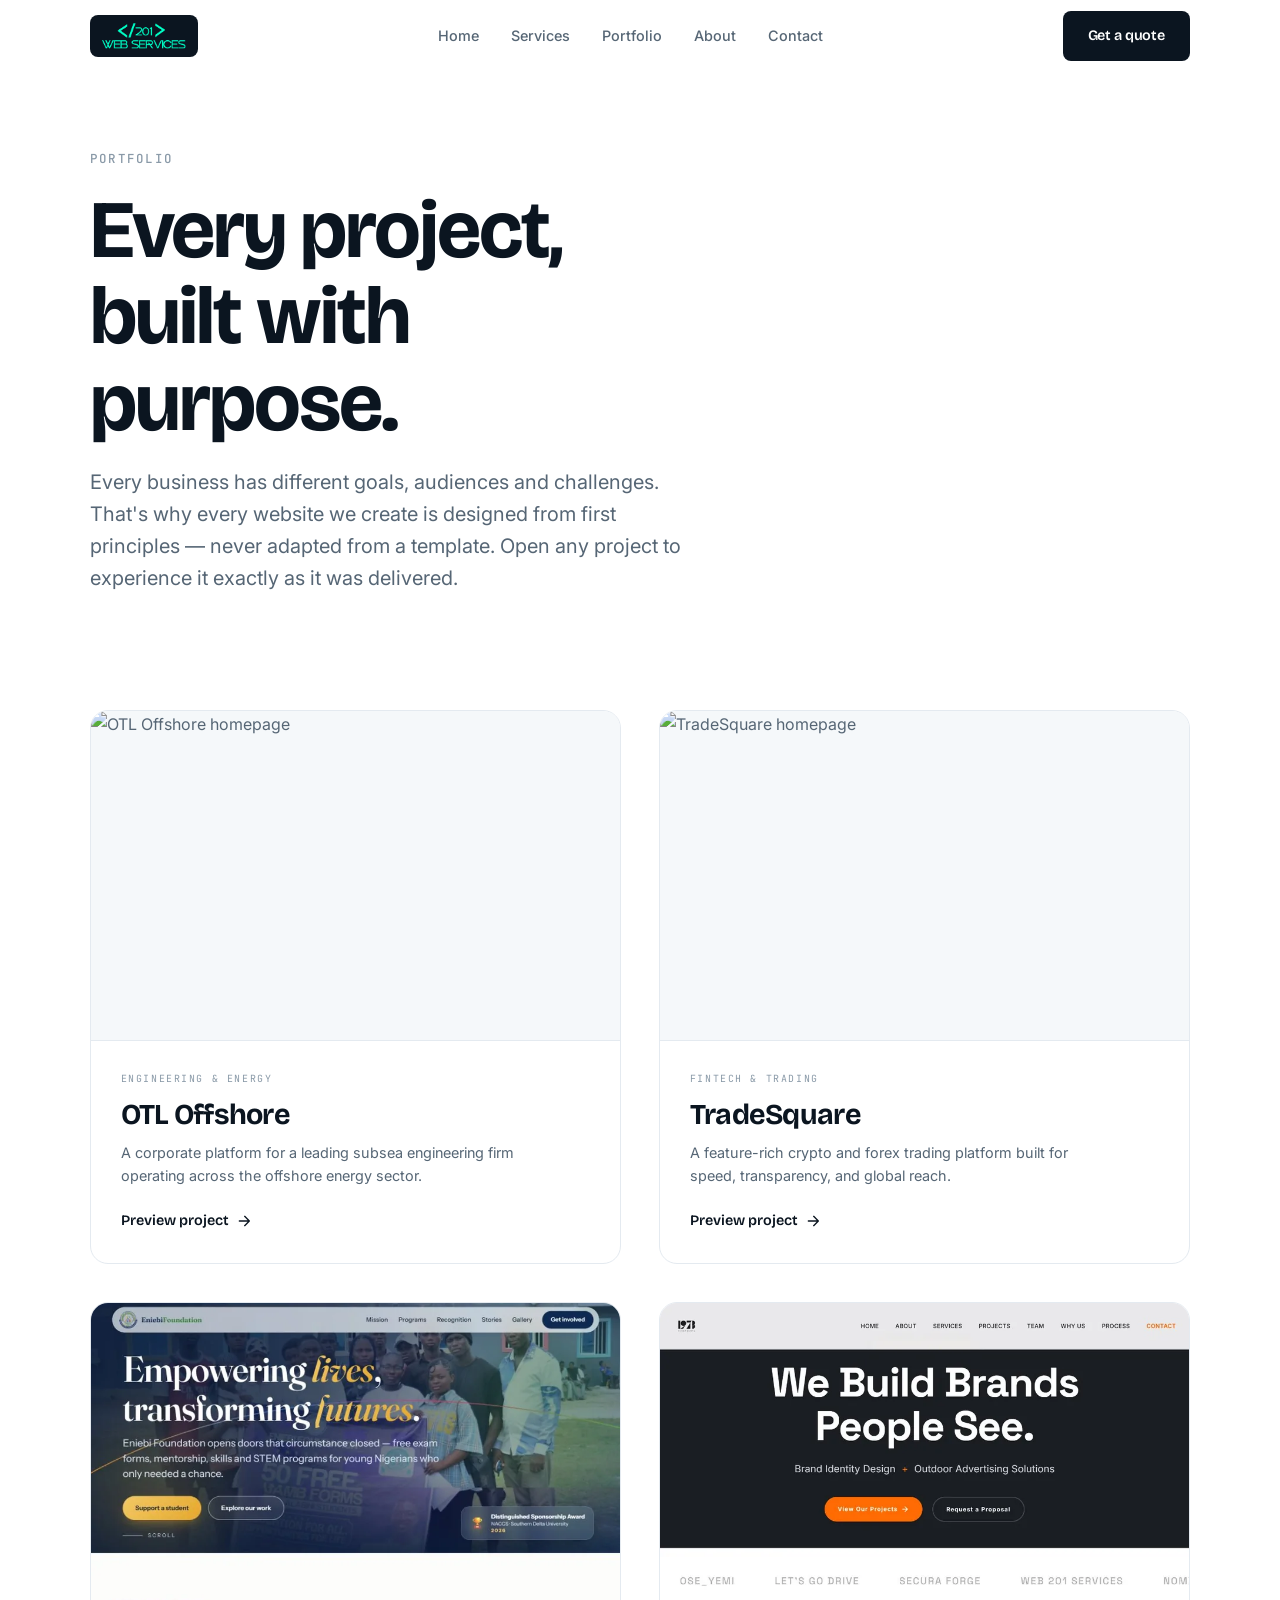
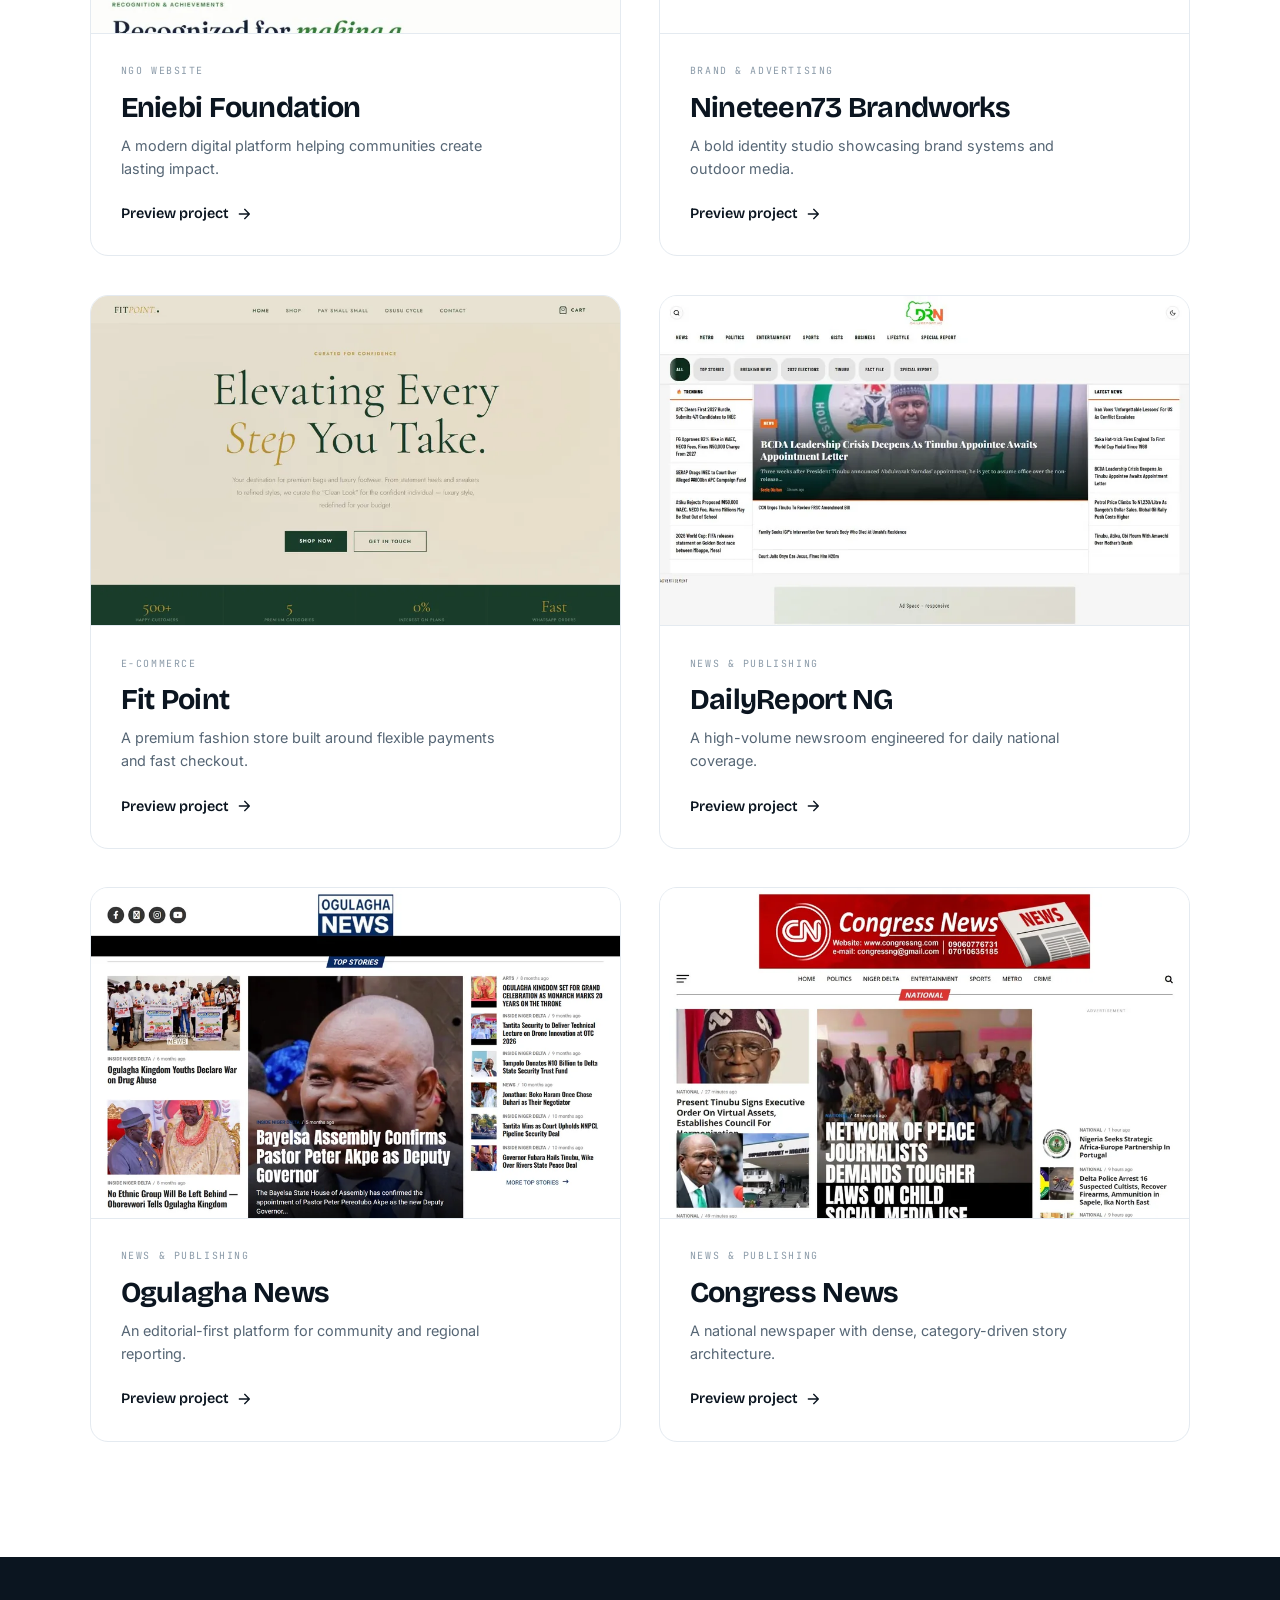
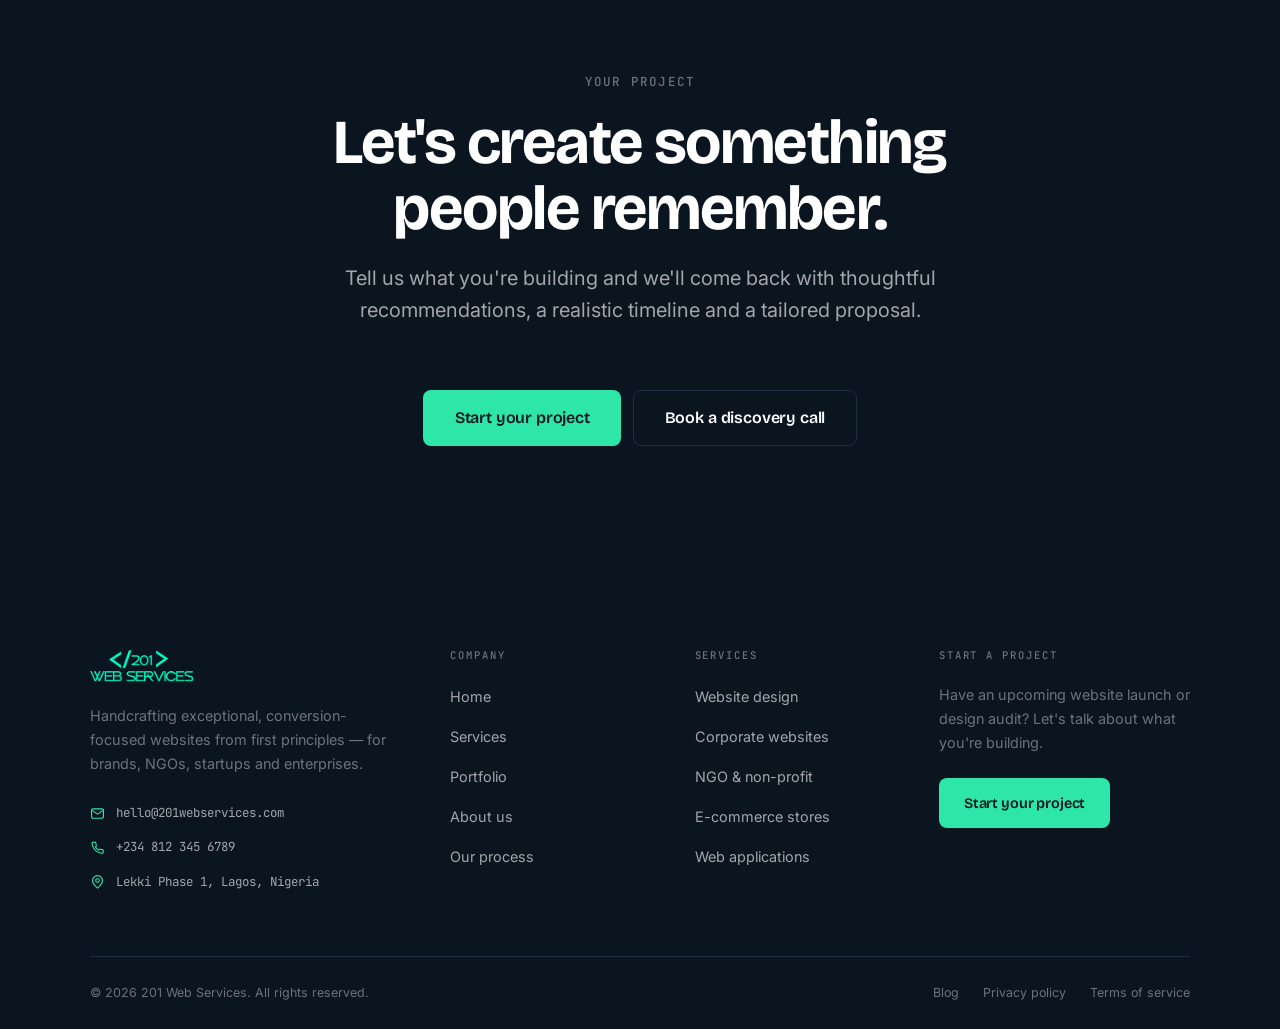
==== commit d6684543: "Add OTL Offshore and TradeSquare to portfolio as first two projects Both cards appear at the top of " ====
--- a/projects.html
+++ b/projects.html
@@ -102,6 +102,56 @@
 <section class="section section--continues">
   <div class="wrap">
 <div class="work-grid">
+        <button class="work-card" type="button"
+                aria-haspopup="dialog"
+                data-preview
+                data-slug="otl-offshore"
+                data-name="OTL Offshore"
+                data-industry="Engineering &amp; Energy"
+                data-desc="A corporate platform for a leading subsea engineering firm operating across the offshore energy sector."
+                data-domain="otloffshore.com"
+                data-url="https://otloffshore.com"
+                data-tech="Custom Build • Performance SEO • Netlify"
+                data-full="assets/work/otl-offshore.webp">
+          <span class="work-card__shot">
+            <img src="assets/work/otl-offshore-card.webp" alt="OTL Offshore homepage" width="900" height="562" loading="lazy" decoding="async">
+          </span>
+          <span class="work-card__body">
+            <span class="work-card__industry">Engineering &amp; Energy</span>
+            <span class="work-card__name">OTL Offshore</span>
+            <span class="work-card__desc">A corporate platform for a leading subsea engineering firm operating across the offshore energy sector.</span>
+            <span class="work-card__cta">
+              Preview project
+              <svg viewBox="0 0 24 24" aria-hidden="true"><use href="#i-arrow-right"/></svg>
+            </span>
+          </span>
+        </button>
+
+        <button class="work-card" type="button"
+                aria-haspopup="dialog"
+                data-preview
+                data-slug="tradesquare"
+                data-name="TradeSquare"
+                data-industry="Fintech &amp; Trading"
+                data-desc="A feature-rich crypto and forex trading platform built for speed, transparency, and global reach."
+                data-domain="tradesquare.io"
+                data-url="https://tradesquare.io"
+                data-tech="Custom Build • Web Application • Performance SEO"
+                data-full="assets/work/tradesquare.webp">
+          <span class="work-card__shot">
+            <img src="assets/work/tradesquare-card.webp" alt="TradeSquare homepage" width="900" height="562" loading="lazy" decoding="async">
+          </span>
+          <span class="work-card__body">
+            <span class="work-card__industry">Fintech &amp; Trading</span>
+            <span class="work-card__name">TradeSquare</span>
+            <span class="work-card__desc">A feature-rich crypto and forex trading platform built for speed, transparency, and global reach.</span>
+            <span class="work-card__cta">
+              Preview project
+              <svg viewBox="0 0 24 24" aria-hidden="true"><use href="#i-arrow-right"/></svg>
+            </span>
+          </span>
+        </button>
+
         <button class="work-card" type="button"
                 aria-haspopup="dialog"
                 data-preview
--- a/css/styles.css
+++ b/css/styles.css
@@ -727,16 +727,13 @@
   z-index: -1;
   pointer-events: none;
   background:
-    radial-gradient(60% 55% at 78% 22%, var(--depth-warm), transparent 62%),
+    radial-gradient(60% 55% at 30% 30%, var(--depth-warm), transparent 62%),
     radial-gradient(50% 45% at 8% 6%, var(--depth-cool), transparent 60%),
     linear-gradient(180deg, transparent 55%, var(--depth-floor));
 }
 
 .hero-inner {
-  display: grid;
-  grid-template-columns: 1.15fr 0.85fr;
-  gap: clamp(2.5rem, 6vw, 5rem);
-  align-items: center;
+  max-width: 52rem;
 }
 
 .hero h1 { margin-top: 1.6rem; }
@@ -748,7 +745,7 @@
   padding-bottom: 0.06em;
 }
 
-.hero .lede { margin-top: 1.75rem; }
+.hero .lede { margin-top: 1.75rem; max-width: 60ch; }
 
 .hero .btn-row { margin-top: 2.25rem; }
 
@@ -762,251 +759,6 @@
 }
 
 .hero-proof svg { width: 15px; height: 15px; color: var(--mint-deep); }
-
-/* --------------------------------------------------------------------------
-   Signature brand element: the Creation Manifest.
-
-   The 201 numeral is set as a logo — oversized, tightly tracked, with the
-   status word beside it. Everything below is a manifest: what was made, from
-   what, and by which process. Neutral throughout; teal is spent on exactly
-   two things — the word "Created" and the phase currently running.
-   -------------------------------------------------------------------------- */
-
-.manifest {
-  background: var(--paper);
-  border: 1px solid var(--line);
-  border-radius: 24px;
-  padding: clamp(1.6rem, 3vw, 2.15rem);
-  box-shadow:
-    0 1px 2px rgba(11, 21, 32, 0.04),
-    0 14px 36px -14px rgba(11, 21, 32, 0.10);
-  transition: box-shadow 0.5s var(--ease);
-  will-change: transform;
-}
-
-@media (prefers-reduced-motion: no-preference) {
-  .manifest { animation: float 10s ease-in-out infinite; }
-}
-
-@keyframes float {
-  0%, 100% { transform: translateY(0); }
-  50%      { transform: translateY(-6px); }
-}
-
-.manifest:hover {
-  box-shadow:
-    0 1px 2px rgba(11, 21, 32, 0.04),
-    0 26px 54px -18px rgba(11, 21, 32, 0.16);
-}
-
-/* Shared micro-label */
-.manifest__label {
-  display: block;
-  font-family: var(--mono);
-  font-size: 0.62rem;
-  font-weight: 500;
-  letter-spacing: 0.2em;
-  text-transform: uppercase;
-  color: var(--faint);
-}
-
-/* --- Top line ------------------------------------------------------------- */
-
-.manifest__top {
-  display: flex;
-  align-items: center;
-  justify-content: space-between;
-  gap: 1rem;
-}
-
-.manifest__live {
-  display: inline-flex;
-  align-items: center;
-  gap: 0.4rem;
-  font-family: var(--mono);
-  font-size: 0.6rem;
-  letter-spacing: 0.16em;
-  text-transform: uppercase;
-  color: var(--body);
-}
-
-.manifest__pulse {
-  width: 5px; height: 5px;
-  border-radius: 50%;
-  background: var(--mint-deep);
-  flex: none;
-}
-
-@media (prefers-reduced-motion: no-preference) {
-  .manifest__pulse { animation: pulse 2.8s ease-in-out infinite; }
-}
-
-@keyframes pulse {
-  0%, 100% { box-shadow: 0 0 0 0 rgba(14, 154, 114, 0.4); }
-  70%      { box-shadow: 0 0 0 5px rgba(14, 154, 114, 0); }
-}
-
-/* --- The numeral: treated as a logo, not a stat ---------------------------- */
-
-.manifest__code {
-  display: flex;
-  align-items: baseline;
-  gap: 0.7rem;
-  margin-top: 1.1rem;
-  padding-bottom: 1.5rem;
-  border-bottom: 1px solid var(--line);
-}
-
-.manifest__num {
-  font-family: var(--display);
-  font-size: clamp(4.2rem, 8.5vw, 5.6rem);
-  font-weight: 800;
-  line-height: 0.82;
-  letter-spacing: -0.055em;
-  color: var(--ink);
-  font-variant-numeric: tabular-nums;
-  font-feature-settings: "tnum" 1;
-}
-
-.manifest__created {
-  font-family: var(--display);
-  font-size: var(--step-2);
-  font-weight: 600;
-  letter-spacing: -0.02em;
-  color: var(--mint-deep);
-}
-
-/* --- Manifest rows: mono keys, hairline separated -------------------------- */
-
-.manifest__rows {
-  display: grid;
-  padding-block: 0.35rem;
-  border-bottom: 1px solid var(--line);
-}
-
-.manifest__rows > div {
-  display: flex;
-  align-items: baseline;
-  justify-content: space-between;
-  gap: 1.25rem;
-  padding-block: 0.62rem;
-}
-
-.manifest__rows dt {
-  font-family: var(--mono);
-  font-size: 0.62rem;
-  letter-spacing: 0.16em;
-  text-transform: uppercase;
-  color: var(--faint);
-  flex: none;
-}
-
-.manifest__rows dd {
-  margin: 0;
-  font-family: var(--display);
-  font-size: var(--step-sm);
-  font-weight: 600;
-  color: var(--ink);
-  text-align: right;
-  letter-spacing: -0.01em;
-}
-
-/* --- Creation pipeline ----------------------------------------------------- */
-
-.pipeline { padding-block: 1.35rem; border-bottom: 1px solid var(--line); }
-
-.pipeline__list {
-  display: grid;
-  margin-top: 1rem;
-  position: relative;
-}
-
-/* Hairline rail threading the marks together */
-.pipeline__list::before {
-  content: "";
-  position: absolute;
-  left: 4.5px;
-  top: 0.85rem;
-  bottom: 0.85rem;
-  width: 1px;
-  background: var(--line);
-}
-
-.pipe {
-  position: relative;
-  display: flex;
-  align-items: center;
-  gap: 0.85rem;
-  padding-block: 0.42rem;
-}
-
-.pipe__mark {
-  position: relative;
-  z-index: 1;
-  width: 10px; height: 10px;
-  flex: none;
-  border-radius: 50%;
-  border: 1.5px solid var(--line);
-  background: var(--paper);
-  transition: border-color 0.4s var(--ease), background-color 0.4s var(--ease);
-}
-
-/* Completed: filled neutral */
-.pipe--done .pipe__mark {
-  border-color: var(--body);
-  background: var(--body);
-}
-
-/* Running: the second and last place teal appears */
-.pipe--active .pipe__mark {
-  border-color: var(--mint-deep);
-  background: var(--mint-deep);
-  box-shadow: 0 0 0 3px rgba(46, 230, 168, 0.18);
-}
-
-.pipe__name {
-  flex: 1;
-  font-family: var(--display);
-  font-size: var(--step-sm);
-  font-weight: 600;
-  letter-spacing: -0.01em;
-  color: var(--faint);
-  transition: color 0.4s var(--ease);
-}
-
-.pipe--done .pipe__name { color: var(--ink); }
-.pipe--active .pipe__name { color: var(--ink); }
-
-.pipe__state {
-  font-family: var(--mono);
-  font-size: 0.6rem;
-  letter-spacing: 0.14em;
-  text-transform: uppercase;
-  color: var(--faint);
-}
-
-.pipe--active .pipe__state { color: var(--mint-deep); }
-
-/* --- Provenance ------------------------------------------------------------ */
-
-.manifest__foot { padding-top: 1.35rem; }
-
-.manifest__principle {
-  font-family: var(--display);
-  font-size: var(--step-sm);
-  font-weight: 700;
-  color: var(--ink);
-  letter-spacing: -0.01em;
-}
-
-.manifest__never {
-  margin-top: 0.25rem;
-  font-family: var(--mono);
-  font-size: 0.62rem;
-  letter-spacing: 0.16em;
-  text-transform: uppercase;
-  color: var(--faint);
-}
 
 /* --- Trusted by ----------------------------------------------------------- */
 
@@ -2461,8 +2213,6 @@
    ========================================================================== */
 
 @media (max-width: 1024px) {
-  .hero-inner { grid-template-columns: 1fr; }
-  .manifest { max-width: 460px; }
   .services-grid,
   .steps { grid-template-columns: repeat(2, 1fr); }
   .footer-grid { grid-template-columns: 1fr 1fr; }
